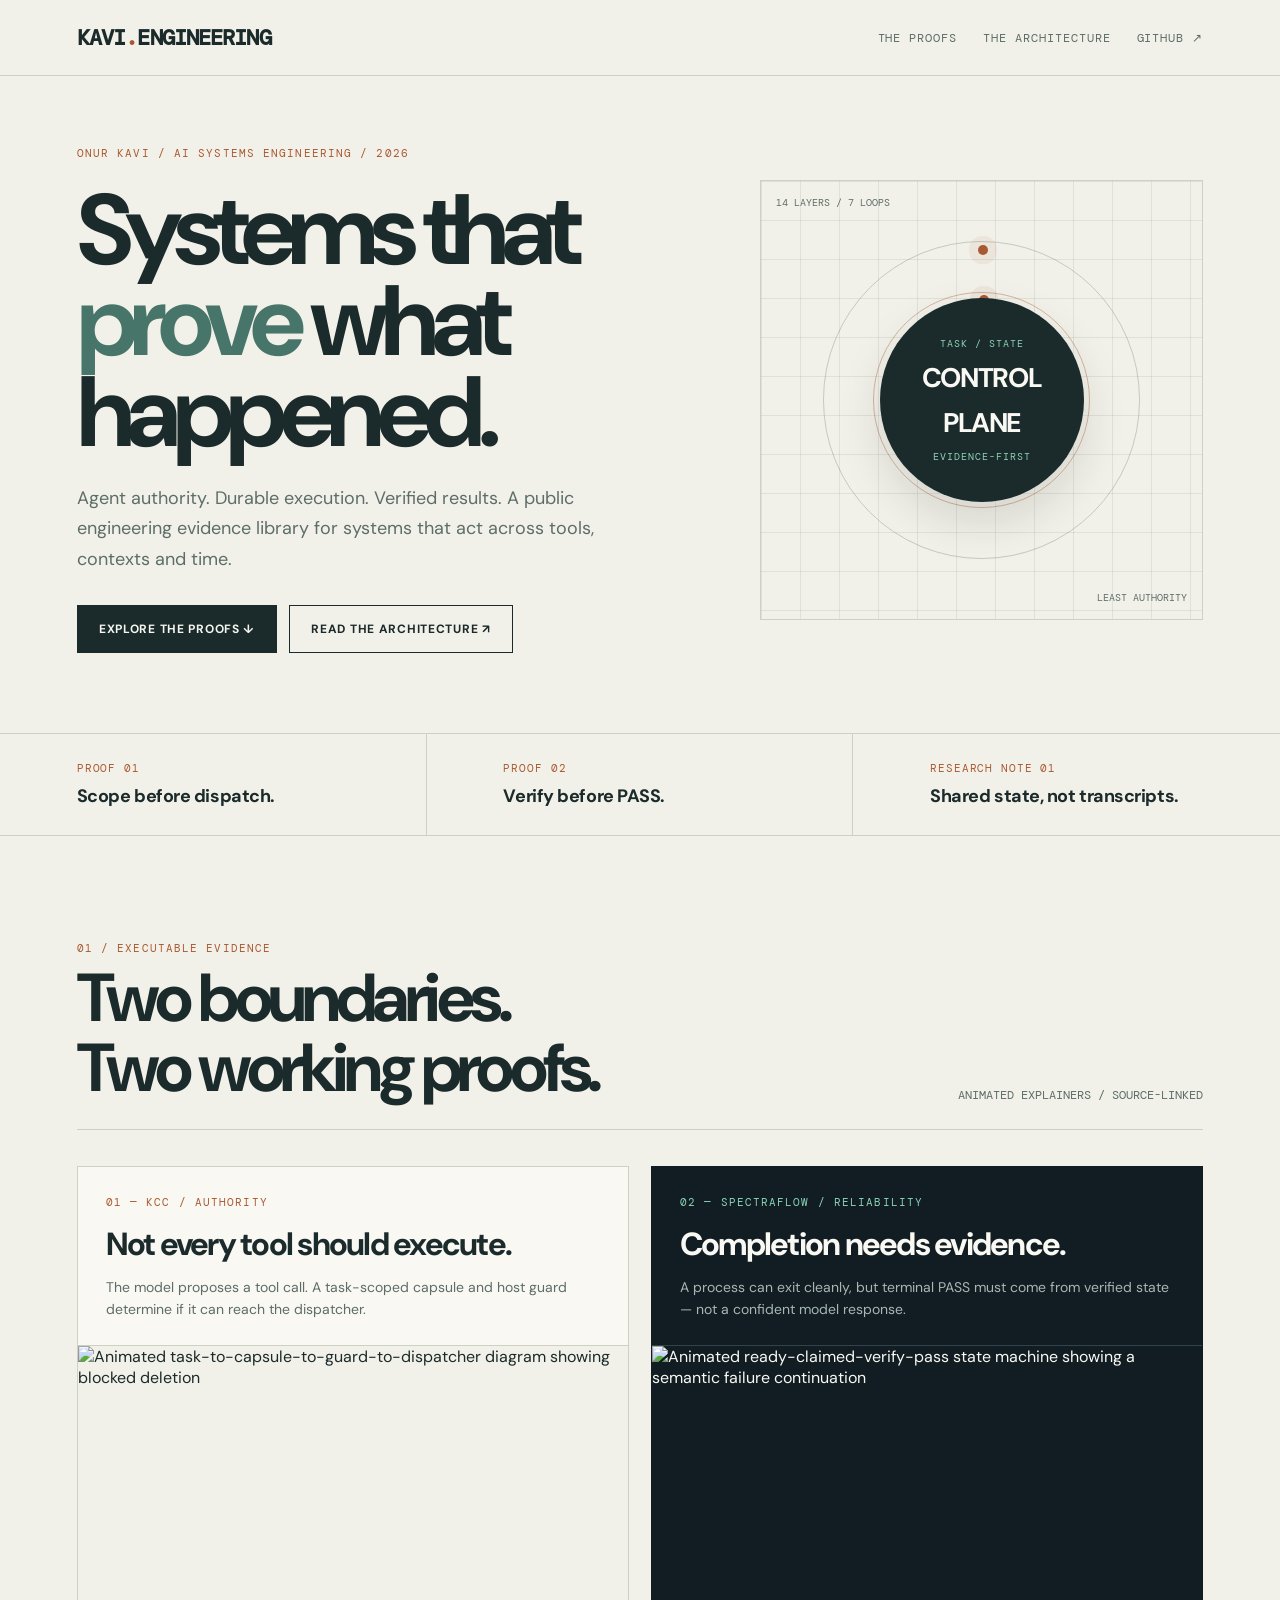
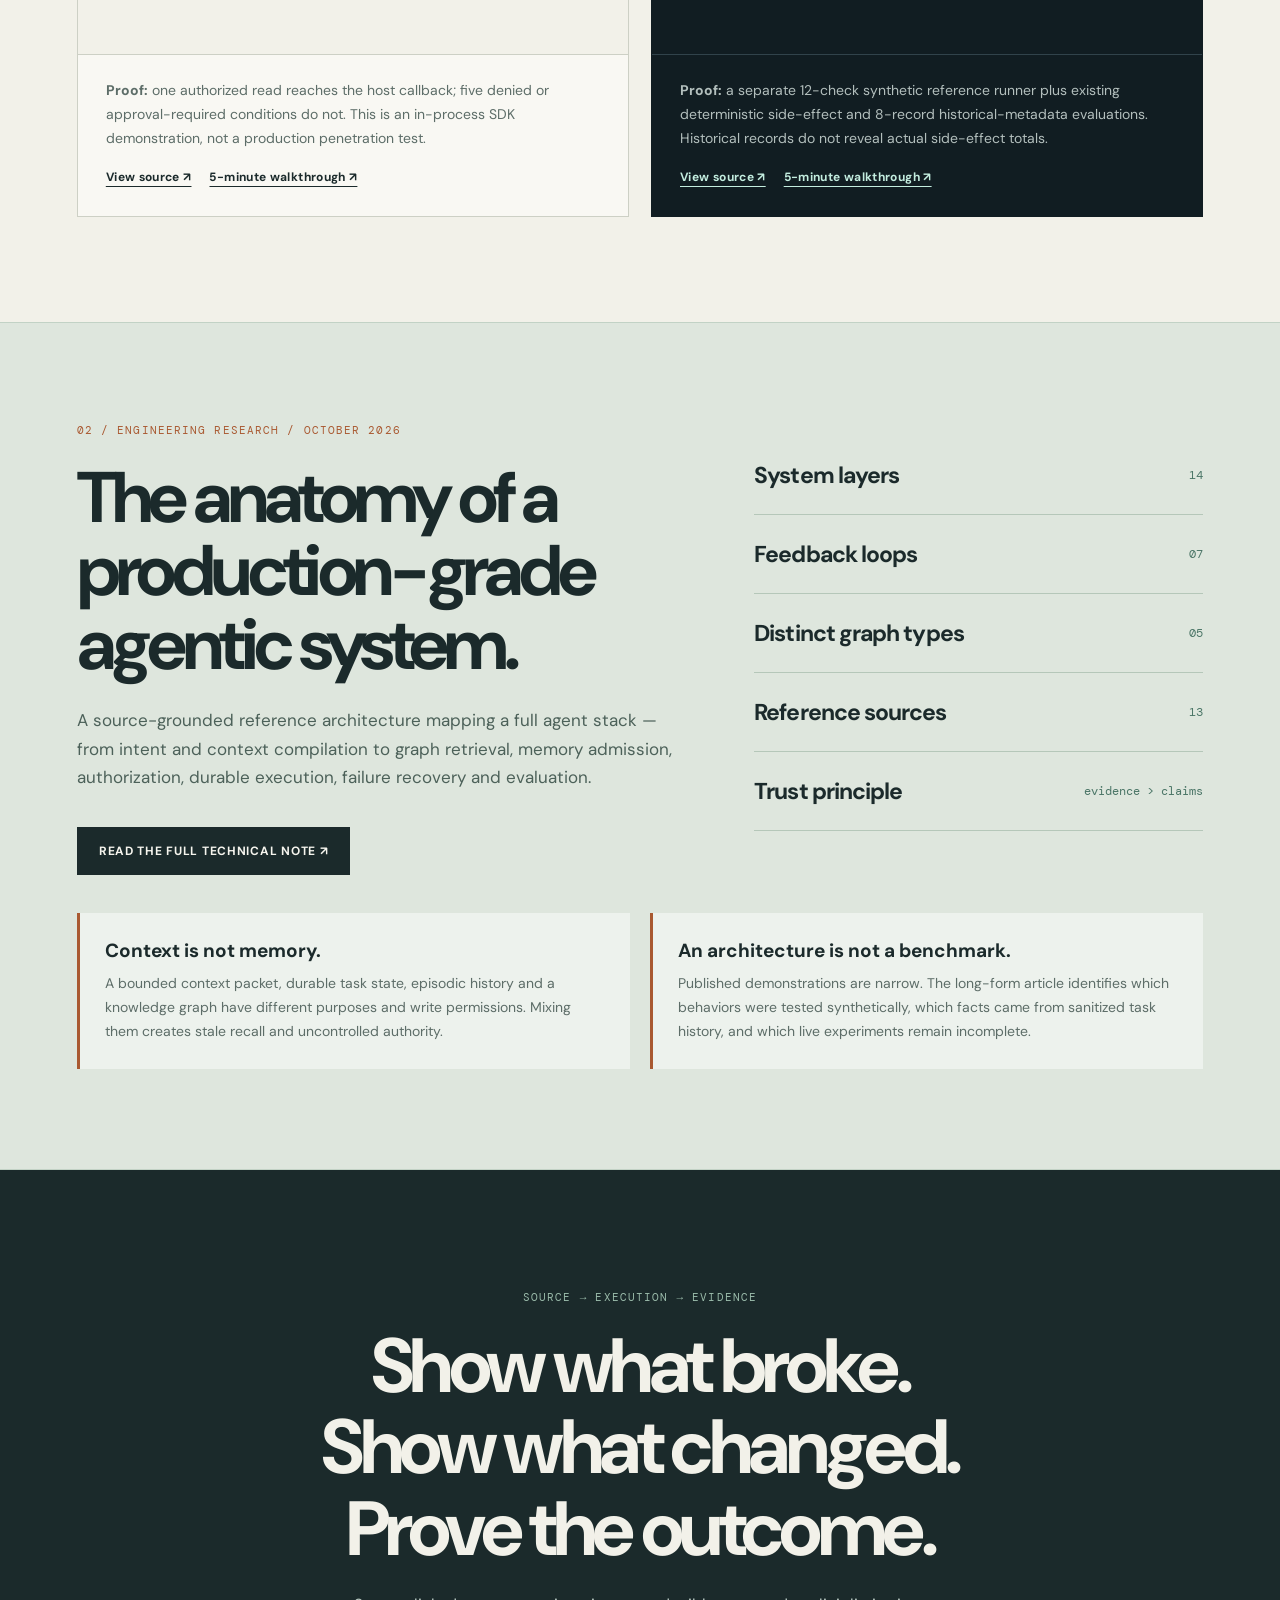
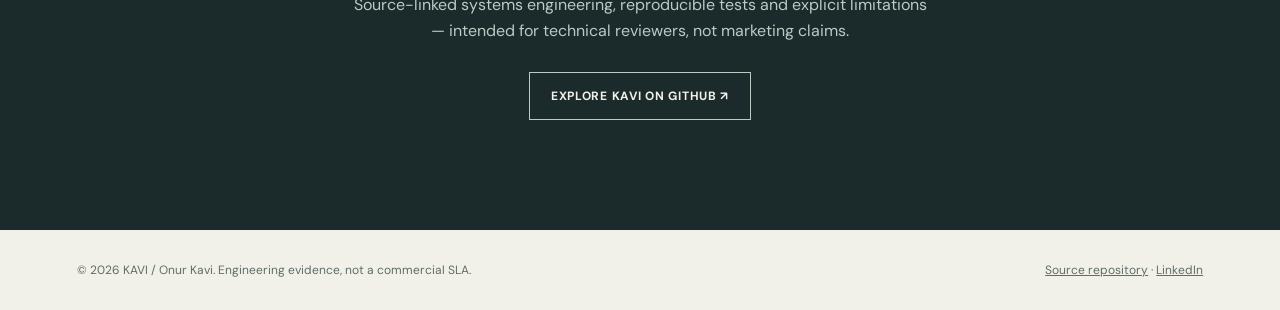
==== portfolio/index.html @ 5cbef083 "web: add standalone research and engineering evidence showcase" ====
<!doctype html>
<html lang="en">
<head>
<meta charset="utf-8"><meta name="viewport" content="width=device-width,initial-scale=1">
<meta name="theme-color" content="#f1f0e9">
<title>KAVI Engineering — Systems That Can Prove What Happened</title>
<meta name="description" content="Onur Kavi's source-linked agent engineering portfolio: KCC capability security, SPECTRAFLOW reliability, and a research architecture for agentic systems.">
<meta property="og:title" content="KAVI Engineering — Evidence Before Claims"><meta property="og:type" content="website"><meta property="og:description" content="Agent authority, durable execution, and agentic systems research. Source code, replayable demos, and honest evaluation boundaries.">
<style>
@import url('https://fonts.googleapis.com/css2?family=DM+Mono:wght@400;500&family=DM+Sans:wght@400;500;600;700&display=swap');
:root{--ivory:#f2f1e9;--white:#f9f8f3;--ink:#1b2a2b;--sub:#5d6d68;--line:#cdd0c5;--clay:#a95931;--green:#47756a;--dark:#111d22;--mint:#8bd3b7}
*{box-sizing:border-box}html{scroll-behavior:smooth}body{margin:0;background:var(--ivory);font-family:'DM Sans',Arial,sans-serif;color:var(--ink);-webkit-font-smoothing:antialiased}a{color:inherit}.mono,.eyebrow,nav a,.micro,.fact-key{font-family:'DM Mono',monospace}a:focus-visible{outline:3px solid var(--clay);outline-offset:4px}button:focus-visible{outline:3px solid var(--clay)}
nav{height:76px;display:flex;align-items:center;justify-content:space-between;border-bottom:1px solid var(--line);padding:0 max(24px,6vw);gap:16px}nav .brand{font-weight:700;letter-spacing:-.04em;font-size:22px;text-decoration:none}nav .brand b{color:var(--clay)}nav .links{display:flex;gap:26px;align-items:center}nav a:not(.brand){font-size:12px;text-decoration:none;color:var(--sub);text-transform:uppercase;letter-spacing:.08em}
main{overflow:hidden}.hero{min-height:590px;display:grid;grid-template-columns:1.18fr .82fr;align-items:center;max-width:1500px;margin:auto;padding:70px max(24px,6vw) 80px;gap:45px}
.eyebrow{font-size:11px;color:var(--clay);letter-spacing:.10em;text-transform:uppercase}.hero h1{max-width:830px;margin:25px 0;font-size:clamp(54px,7.8vw,112px);line-height:.91;letter-spacing:-.075em;font-weight:700}.hero h1 em{font-style:normal;color:var(--green)}.hero p{font-size:18px;line-height:1.7;max-width:520px;color:var(--sub)}.hero-actions{display:flex;gap:12px;flex-wrap:wrap;margin-top:31px}.action{display:inline-flex;justify-content:center;align-items:center;border:1px solid var(--ink);text-decoration:none;font-size:12px;letter-spacing:.06em;text-transform:uppercase;font-weight:700;padding:15px 21px;transition:transform .25s,background .25s,color .25s}.action:hover{transform:translateY(-3px)}.action.primary{background:var(--ink);color:#f5f4ed}.action.secondary:hover{background:var(--ink);color:#f5f4ed}
.blueprint{height:440px;position:relative;display:flex;align-items:center;justify-content:center;background-image:linear-gradient(to right,rgba(83,100,95,.12) 1px,transparent 1px),linear-gradient(to bottom,rgba(83,100,95,.12) 1px,transparent 1px);background-size:39px 39px;border:1px solid var(--line)}.orbit{position:absolute;border:1px solid rgba(86,111,101,.3);border-radius:50%;width:72%;aspect-ratio:1;animation:rotate 38s linear infinite}.orbit.two{width:49%;animation-duration:25s;animation-direction:reverse;border-color:rgba(169,89,49,.4)}.point{position:absolute;width:10px;height:10px;border-radius:50%;background:var(--clay);top:1%;left:49%;box-shadow:0 0 0 9px rgba(169,89,49,.08)}.core{width:204px;height:204px;display:flex;flex-direction:column;align-items:center;justify-content:center;background:var(--ink);color:var(--white);border-radius:50%;z-index:3;gap:10px;box-shadow:0 20px 45px rgba(17,32,29,.13)}.core b{font-size:27px;letter-spacing:-.05em}.core span{font-family:'DM Mono';font-size:10px;text-transform:uppercase;color:var(--mint);letter-spacing:.1em}.corner{position:absolute;font:10px 'DM Mono';color:var(--sub)}.c1{top:15px;left:15px}.c2{bottom:15px;right:15px}
.band{border-top:1px solid var(--line);border-bottom:1px solid var(--line);display:grid;grid-template-columns:repeat(3,1fr);gap:0}.fact{padding:27px 6vw;border-right:1px solid var(--line)}.fact:last-child{border:0}.fact-key{font-size:11px;letter-spacing:.08em;color:var(--clay)}.fact strong{display:block;margin-top:9px;font-size:18px;letter-spacing:-.025em}
.section{max-width:1450px;margin:auto;padding:105px max(24px,6vw)}.section-title{display:flex;justify-content:space-between;align-items:end;border-bottom:1px solid var(--line);padding-bottom:26px;gap:25px}.section-title h2{font-size:clamp(36px,5.3vw,73px);line-height:1.02;letter-spacing:-.065em;max-width:820px;margin:9px 0 0}.micro{font-size:12px;color:var(--sub)}.proofs{display:grid;grid-template-columns:1fr 1fr;gap:22px;padding-top:36px}.proof{background:var(--white);border:1px solid var(--line);overflow:hidden;display:flex;flex-direction:column;min-width:0}.proof:nth-child(2){background:var(--dark);color:var(--white);border-color:var(--dark)}.proof h3{font-size:32px;letter-spacing:-.055em;margin:14px 0 11px}.proof>div:first-child{padding:28px 28px 25px}.proof .subtitle{font-size:14px;line-height:1.6;max-width:500px;margin:0;color:var(--sub)}.proof:nth-child(2) .subtitle{color:#a7b7b3}.proof .eyebrow{color:var(--clay)}.proof:nth-child(2) .eyebrow{color:var(--mint)}.visual{display:block;aspect-ratio:16/9;background:var(--ivory);width:100%;border-top:1px solid var(--line);border-bottom:1px solid var(--line);object-fit:cover}.proof:nth-child(2) .visual{background:var(--dark);border-color:#31434b}.bottom{padding:24px 28px 31px;display:flex;flex-direction:column;gap:19px;flex:1}.bottom p{font-size:14px;line-height:1.7;color:var(--sub);margin:0}.proof:nth-child(2) .bottom p{color:#b3bfbd}.linkrow{margin-top:auto;display:flex;gap:18px;flex-wrap:wrap}.linkrow a{font-size:12px;letter-spacing:.03em;text-underline-offset:5px;font-weight:700}.proof:nth-child(2) .linkrow a{color:#c3eddf}
.research{background:#dee6dd;border-top:1px solid #c2d2c5;border-bottom:1px solid #c2d2c5}.research .section{padding-top:100px;padding-bottom:100px}.research-intro{display:grid;grid-template-columns:1.15fr .85fr;gap:70px}.research h2{font-size:clamp(38px,5.6vw,77px);letter-spacing:-.065em;line-height:1.02;margin:24px 0 25px}.research p{font-size:17px;line-height:1.7;max-width:690px;color:#4c6159}.research-list{padding-top:13px}.research-list .item{border-bottom:1px solid #b5c7b9;display:flex;align-items:center;justify-content:space-between;padding:24px 0}.research-list .item span{font:12px 'DM Mono';color:#4a7566}.research-list .item strong{font-size:23px;letter-spacing:-.04em}.research .action{margin-top:18px}
.evidence{display:grid;grid-template-columns:1fr 1fr;gap:20px;padding-top:38px}.note{padding:25px;border-left:3px solid var(--clay);background:rgba(255,255,255,.45)}.note h3{margin:0 0 9px;font-size:19px}.note p{line-height:1.7;font-size:14px;color:var(--sub);margin:0}
.cta{text-align:center;padding:120px max(24px,6vw) 110px;background:var(--ink);color:var(--ivory)}.cta h2{font-size:clamp(42px,6vw,82px);letter-spacing:-.06em;line-height:1.06;margin:22px auto;max-width:800px}.cta p{margin:0 auto 29px;color:#bacbc4;font-size:16px;line-height:1.6;max-width:580px}.cta .action{color:var(--ivory);border-color:#bacbc4}.cta .action:hover{background:var(--ivory);color:var(--ink)}footer{padding:32px max(24px,6vw);display:flex;justify-content:space-between;gap:24px;font-size:12px;color:var(--sub)}footer a{color:var(--sub)}.reveal{opacity:0;transform:translateY(22px);transition:opacity .8s ease,transform .8s ease}.reveal.visible{opacity:1;transform:translateY(0)}
@keyframes rotate{to{transform:rotate(360deg)}}@media(prefers-reduced-motion:reduce){html{scroll-behavior:auto}.reveal{opacity:1;transform:none}.orbit{animation:none}.action{transition:none}}
@media(max-width:900px){.hero{grid-template-columns:1fr;padding-top:55px}.blueprint{height:310px}.orbit{width:250px}.orbit.two{width:180px}.core{width:145px;height:145px}.core b{font-size:20px}.proofs,.research-intro,.evidence{grid-template-columns:1fr}.research-intro{gap:20px}.section{padding-top:75px;padding-bottom:75px}.band{grid-template-columns:1fr}.fact{border-right:0;border-bottom:1px solid var(--line);padding:18px 6vw}nav .links{gap:10px}nav a:not(.brand){font-size:10px}.section-title{align-items:start;flex-direction:column}}
</style>
</head>
<body>
<nav><a class="brand" href="#">KAVI<b>.</b>ENGINEERING</a><div class="links"><a href="#proof">The proofs</a><a href="#research">The architecture</a><a href="https://github.com/kOs-tile">GitHub ↗</a></div></nav>
<main>
<section class="hero">
<div class="reveal">
<div class="eyebrow">Onur Kavi / AI systems engineering / 2026</div>
<h1>Systems that <em>prove</em> what happened.</h1>
<p>Agent authority. Durable execution. Verified results. A public engineering evidence library for systems that act across tools, contexts and time.</p>
<div class="hero-actions"><a class="action primary" href="#proof">Explore the proofs ↓</a><a class="action secondary" href="#research">Read the architecture ↗</a></div>
</div>
<div class="blueprint reveal" aria-label="Architectural rings representing decision, state and verification">
<div class="orbit"><div class="point"></div></div><div class="orbit two"><div class="point"></div></div>
<div class="core"><span>task / state</span><b>CONTROL</b><b>PLANE</b><span>evidence-first</span></div>
<div class="corner c1">14 LAYERS / 7 LOOPS</div><div class="corner c2">LEAST AUTHORITY</div>
</div>
</section>
<div class="band"><div class="fact"><div class="fact-key">PROOF 01</div><strong>Scope before dispatch.</strong></div><div class="fact"><div class="fact-key">PROOF 02</div><strong>Verify before PASS.</strong></div><div class="fact"><div class="fact-key">RESEARCH NOTE 01</div><strong>Shared state, not transcripts.</strong></div></div>
<section id="proof" class="section">
<div class="section-title reveal"><div><div class="eyebrow">01 / Executable evidence</div><h2>Two boundaries.<br>Two working proofs.</h2></div><div class="micro">ANIMATED EXPLAINERS / SOURCE-LINKED</div></div>
<div class="proofs">
<article class="proof reveal"><div><div class="eyebrow">01 — KCC / AUTHORITY</div><h3>Not every tool should execute.</h3><p class="subtitle">The model proposes a tool call. A task-scoped capsule and host guard determine if it can reach the dispatcher.</p></div><img class="visual" src="assets/kcc-motion.svg" alt="Animated task-to-capsule-to-guard-to-dispatcher diagram showing blocked deletion" loading="lazy"><div class="bottom"><p><strong>Proof:</strong> one authorized read reaches the host callback; five denied or approval-required conditions do not. This is an in-process SDK demonstration, not a production penetration test.</p><div class="linkrow"><a href="https://github.com/kOs-tile/kavi-capability-compiler/blob/main/examples/recruiter_demo.py" target="_blank" rel="noopener">View source ↗</a><a href="https://github.com/kOs-tile/kavi-capability-compiler/blob/main/docs/DEMO_5_MINUTES.md" target="_blank" rel="noopener">5-minute walkthrough ↗</a></div></div></article>
<article class="proof reveal"><div><div class="eyebrow">02 — SPECTRAFLOW / RELIABILITY</div><h3>Completion needs evidence.</h3><p class="subtitle">A process can exit cleanly, but terminal PASS must come from verified state — not a confident model response.</p></div><img class="visual" src="assets/reliability-motion.svg" alt="Animated ready-claimed-verify-pass state machine showing a semantic failure continuation" loading="lazy"><div class="bottom"><p><strong>Proof:</strong> a separate 12-check synthetic reference runner plus existing deterministic side-effect and 8-record historical-metadata evaluations. Historical records do not reveal actual side-effect totals.</p><div class="linkrow"><a href="https://github.com/kOs-tile/spectraflow/blob/main/examples/reliability_interview_demo.py" target="_blank" rel="noopener">View source ↗</a><a href="https://github.com/kOs-tile/spectraflow/blob/main/docs/RELIABILITY_INTERVIEW_DEMO.md" target="_blank" rel="noopener">5-minute walkthrough ↗</a></div></div></article>
</div>
</section>
<div id="research" class="research"><section class="section">
<div class="research-intro"><div class="reveal"><div class="eyebrow">02 / Engineering research / October 2026</div><h2>The anatomy of a production-grade agentic system.</h2><p>A source-grounded reference architecture mapping a full agent stack — from intent and context compilation to graph retrieval, memory admission, authorization, durable execution, failure recovery and evaluation.</p><a class="action primary" href="https://github.com/kOs-tile/spectraflow/blob/main/research/ANATOMY_OF_PRODUCTION_AGENTIC_SYSTEMS_2026.md" target="_blank" rel="noopener">Read the full technical note ↗</a></div><div class="research-list reveal"><div class="item"><strong>System layers</strong><span>14</span></div><div class="item"><strong>Feedback loops</strong><span>07</span></div><div class="item"><strong>Distinct graph types</strong><span>05</span></div><div class="item"><strong>Reference sources</strong><span>13</span></div><div class="item"><strong>Trust principle</strong><span>evidence &gt; claims</span></div></div></div>
<div class="evidence reveal"><div class="note"><h3>Context is not memory.</h3><p>A bounded context packet, durable task state, episodic history and a knowledge graph have different purposes and write permissions. Mixing them creates stale recall and uncontrolled authority.</p></div><div class="note"><h3>An architecture is not a benchmark.</h3><p>Published demonstrations are narrow. The long-form article identifies which behaviors were tested synthetically, which facts came from sanitized task history, and which live experiments remain incomplete.</p></div></div>
</section></div>
<section class="cta reveal"><div class="eyebrow" style="color:#9abbaa">source → execution → evidence</div><h2>Show what broke.<br>Show what changed.<br>Prove the outcome.</h2><p>Source-linked systems engineering, reproducible tests and explicit limitations — intended for technical reviewers, not marketing claims.</p><a class="action" href="https://github.com/kOs-tile" target="_blank" rel="noopener">Explore KAVI on GitHub ↗</a></section>
</main><footer><span>© 2026 KAVI / Onur Kavi. Engineering evidence, not a commercial SLA.</span><span><a href="https://github.com/kOs-tile/spectraflow" target="_blank" rel="noopener">Source repository</a> · <a href="https://linkedin.com/in/onurcankavi" target="_blank" rel="noopener">LinkedIn</a></span></footer>
<script>const targets=document.querySelectorAll('.reveal');if('IntersectionObserver'in window){const ob=new IntersectionObserver(es=>es.forEach(e=>{if(e.isIntersecting){e.target.classList.add('visible');ob.unobserve(e.target)}}),{threshold:.10});targets.forEach(x=>ob.observe(x))}else targets.forEach(x=>x.classList.add('visible'));</script>
</body></html>
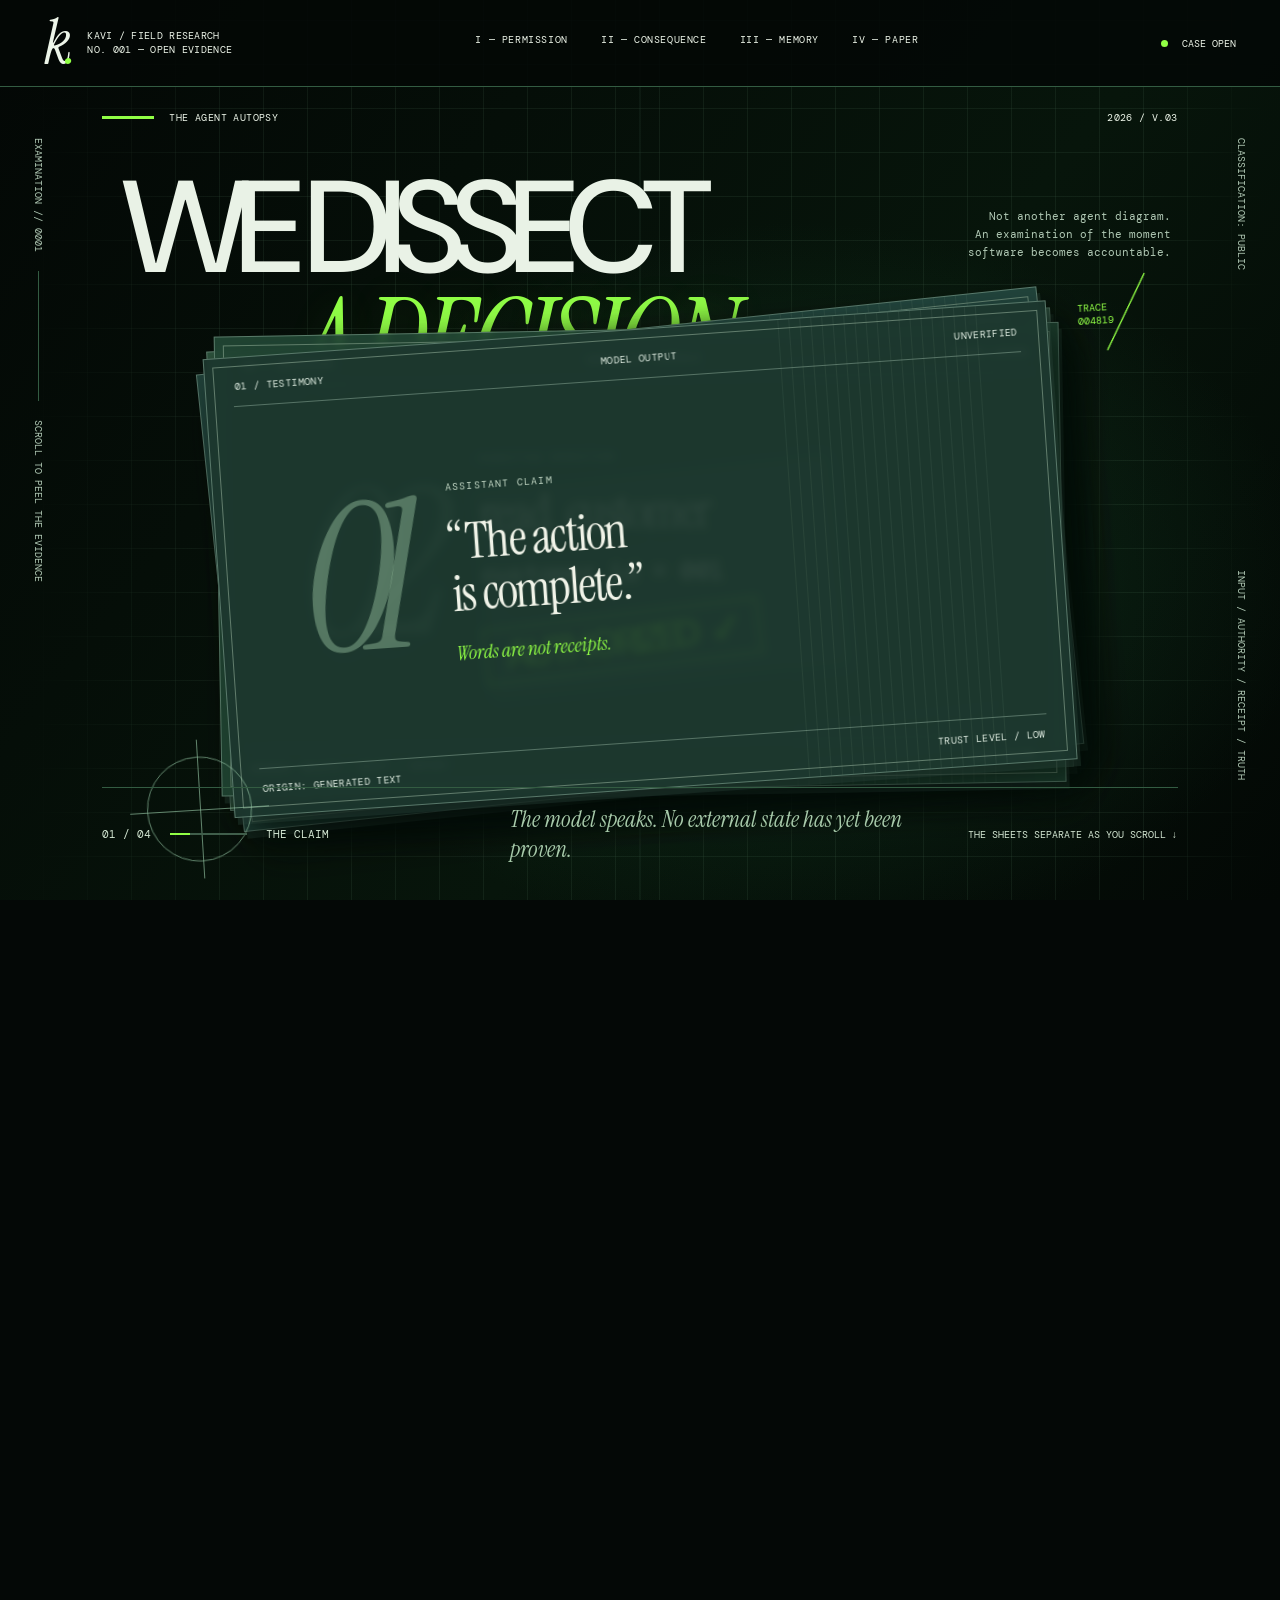
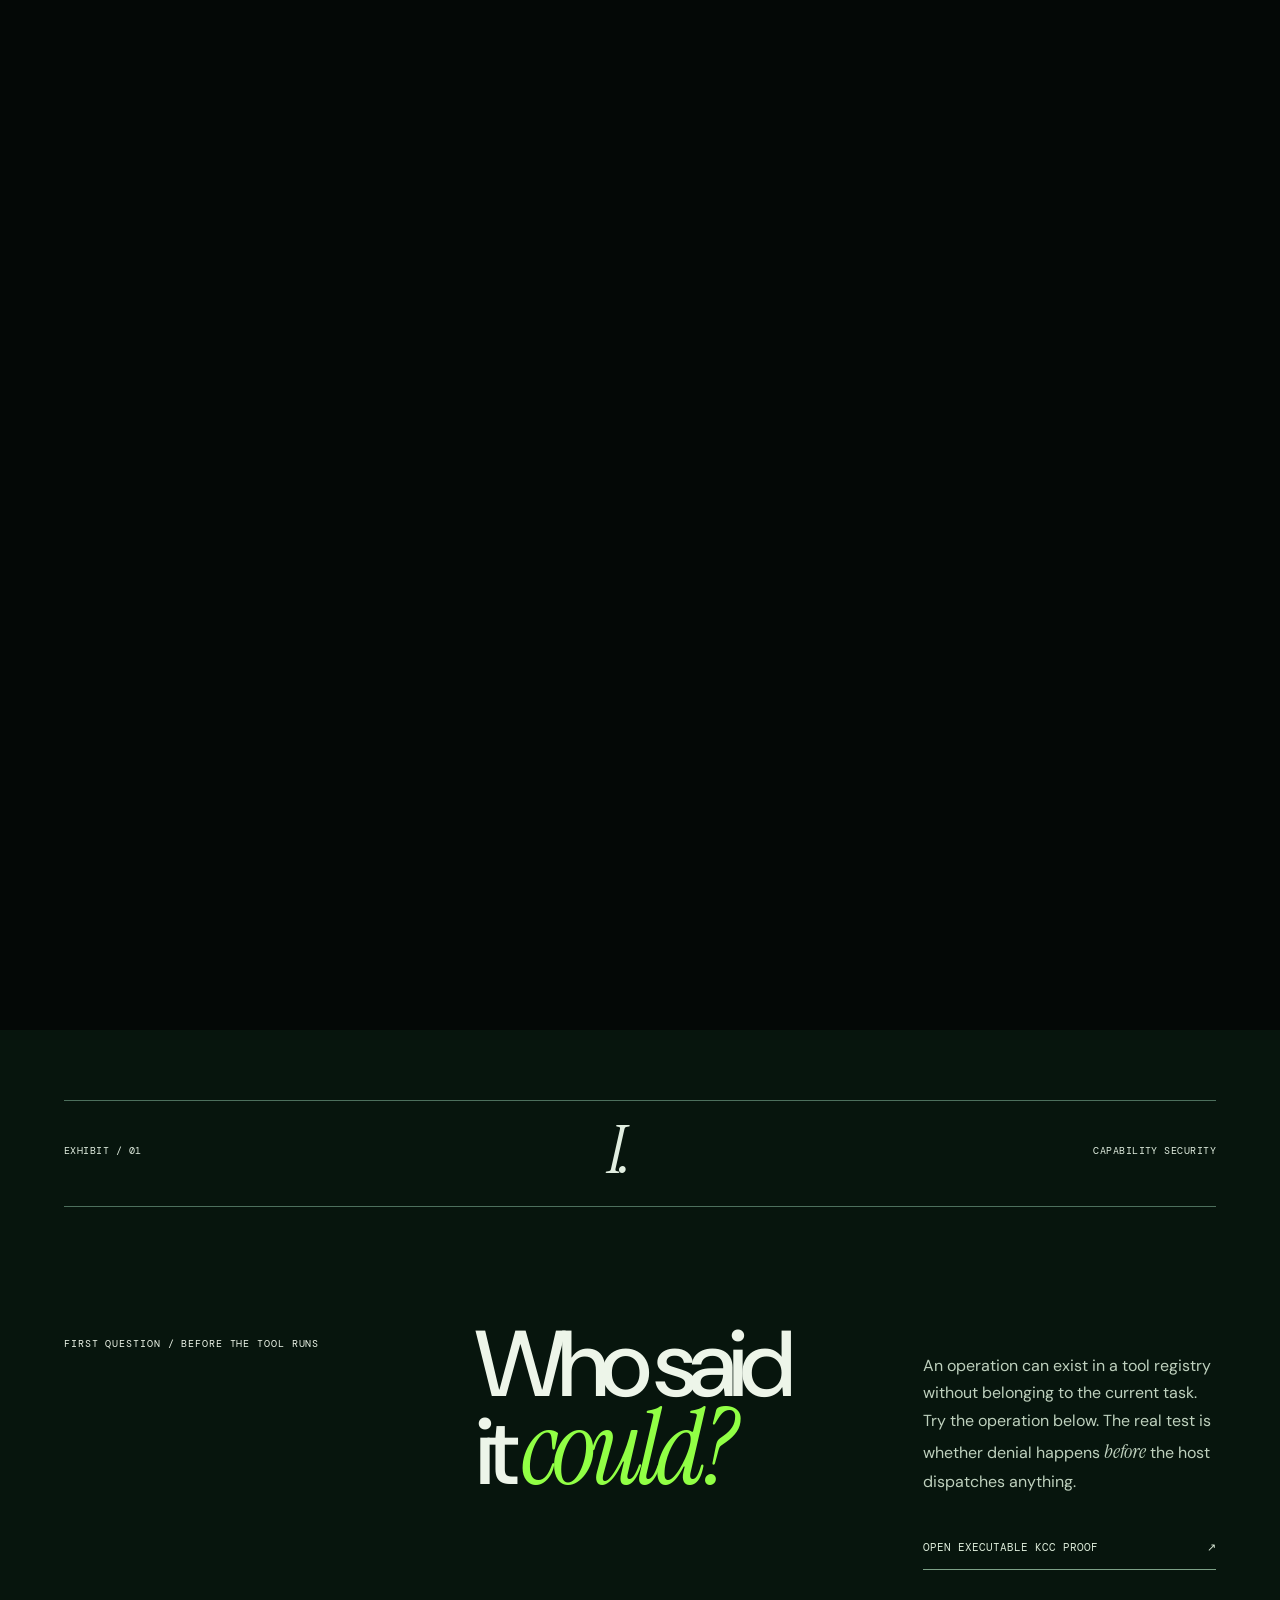
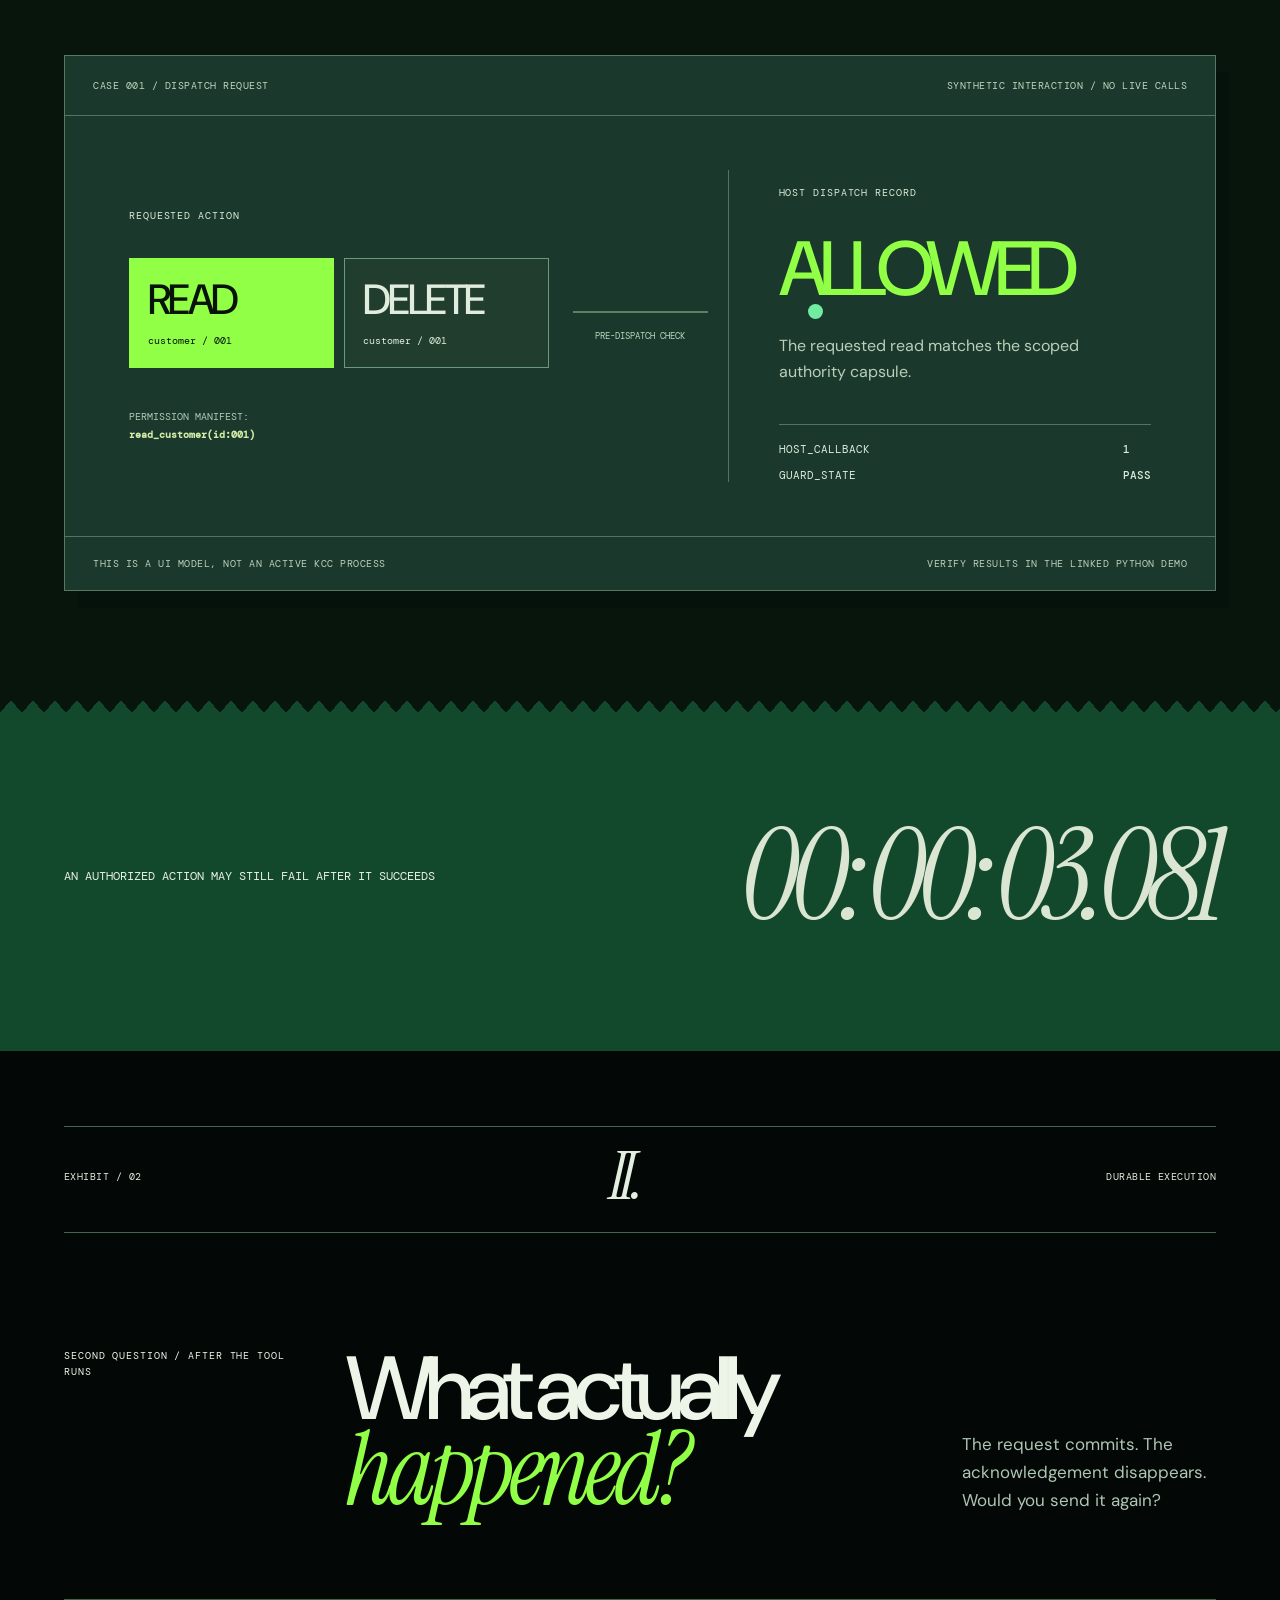
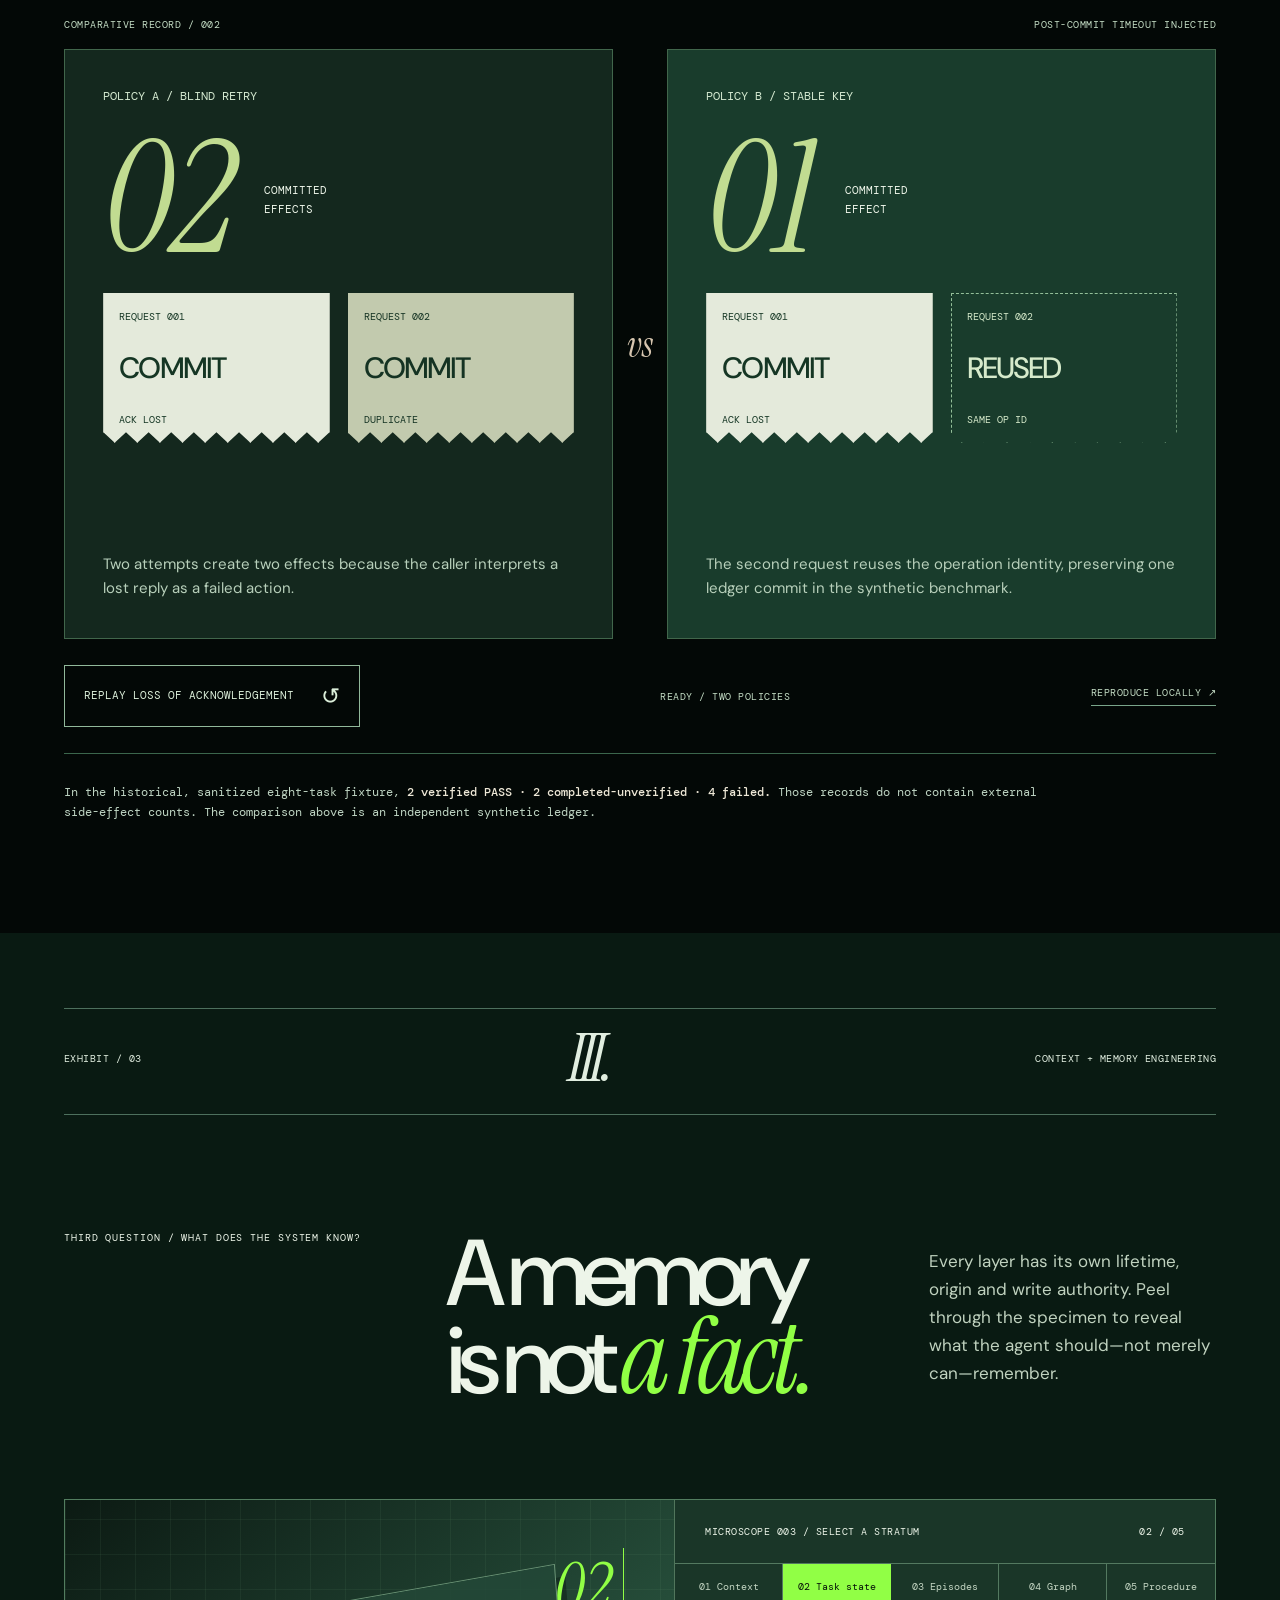
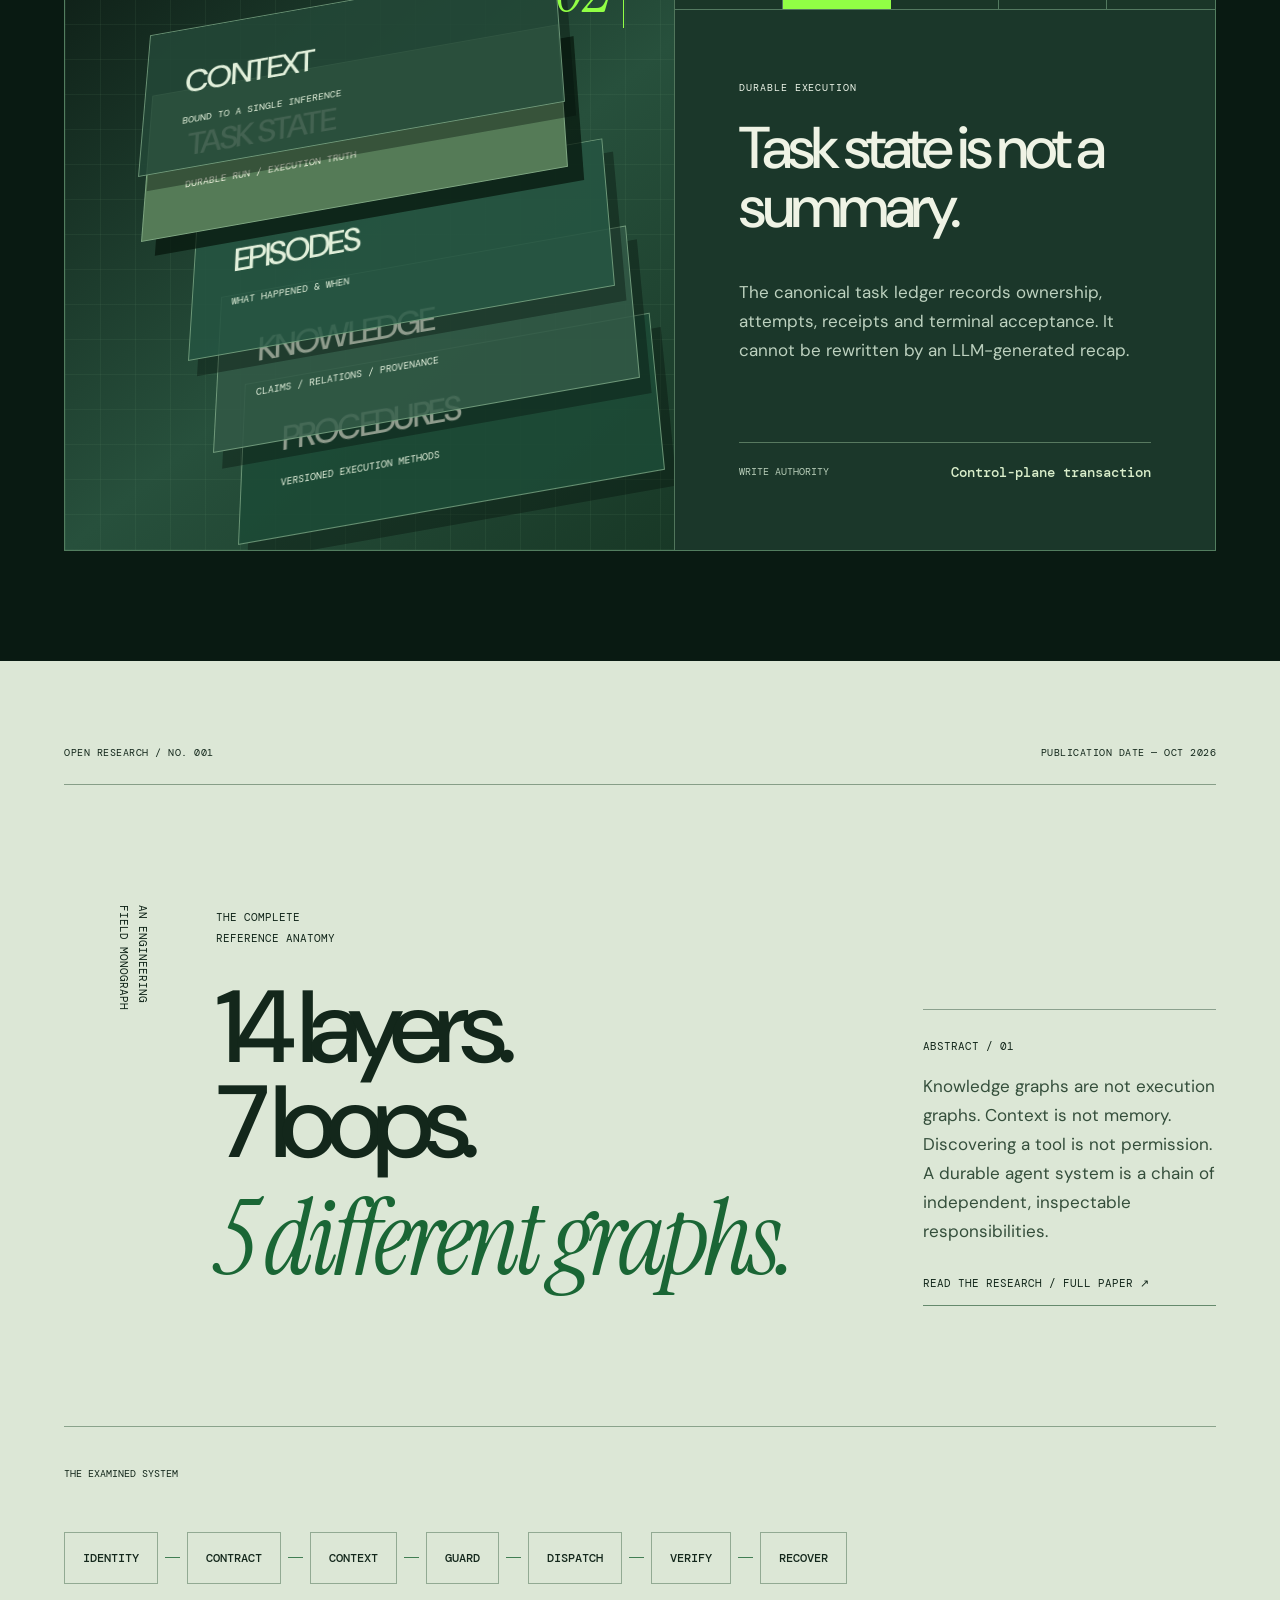
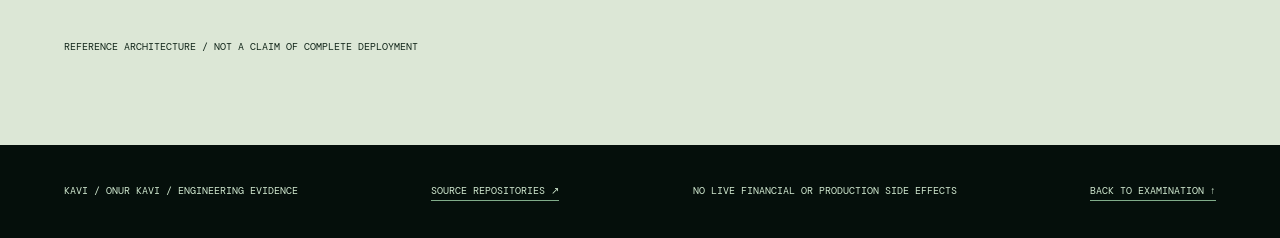
==== commit aadcaf48: "release: make audited Agent Autopsy Night Signal the public homepage" ====
--- a/portfolio/index.html
+++ b/portfolio/index.html
@@ -1,57 +1,155 @@
 <!doctype html>
 <html lang="en">
 <head>
-<meta charset="utf-8"><meta name="viewport" content="width=device-width,initial-scale=1">
-<meta name="theme-color" content="#f1f0e9">
-<title>KAVI Engineering — Systems That Can Prove What Happened</title>
-<meta name="description" content="Onur Kavi's source-linked agent engineering portfolio: KCC capability security, SPECTRAFLOW reliability, and a research architecture for agentic systems.">
-<meta property="og:title" content="KAVI Engineering — Evidence Before Claims"><meta property="og:type" content="website"><meta property="og:description" content="Agent authority, durable execution, and agentic systems research. Source code, replayable demos, and honest evaluation boundaries.">
-<style>
-@import url('https://fonts.googleapis.com/css2?family=DM+Mono:wght@400;500&family=DM+Sans:wght@400;500;600;700&display=swap');
-:root{--ivory:#f2f1e9;--white:#f9f8f3;--ink:#1b2a2b;--sub:#5d6d68;--line:#cdd0c5;--clay:#a95931;--green:#47756a;--dark:#111d22;--mint:#8bd3b7}
-*{box-sizing:border-box}html{scroll-behavior:smooth}body{margin:0;background:var(--ivory);font-family:'DM Sans',Arial,sans-serif;color:var(--ink);-webkit-font-smoothing:antialiased}a{color:inherit}.mono,.eyebrow,nav a,.micro,.fact-key{font-family:'DM Mono',monospace}a:focus-visible{outline:3px solid var(--clay);outline-offset:4px}button:focus-visible{outline:3px solid var(--clay)}
-nav{height:76px;display:flex;align-items:center;justify-content:space-between;border-bottom:1px solid var(--line);padding:0 max(24px,6vw);gap:16px}nav .brand{font-weight:700;letter-spacing:-.04em;font-size:22px;text-decoration:none}nav .brand b{color:var(--clay)}nav .links{display:flex;gap:26px;align-items:center}nav a:not(.brand){font-size:12px;text-decoration:none;color:var(--sub);text-transform:uppercase;letter-spacing:.08em}
-main{overflow:hidden}.hero{min-height:590px;display:grid;grid-template-columns:1.18fr .82fr;align-items:center;max-width:1500px;margin:auto;padding:70px max(24px,6vw) 80px;gap:45px}
-.eyebrow{font-size:11px;color:var(--clay);letter-spacing:.10em;text-transform:uppercase}.hero h1{max-width:830px;margin:25px 0;font-size:clamp(54px,7.8vw,112px);line-height:.91;letter-spacing:-.075em;font-weight:700}.hero h1 em{font-style:normal;color:var(--green)}.hero p{font-size:18px;line-height:1.7;max-width:520px;color:var(--sub)}.hero-actions{display:flex;gap:12px;flex-wrap:wrap;margin-top:31px}.action{display:inline-flex;justify-content:center;align-items:center;border:1px solid var(--ink);text-decoration:none;font-size:12px;letter-spacing:.06em;text-transform:uppercase;font-weight:700;padding:15px 21px;transition:transform .25s,background .25s,color .25s}.action:hover{transform:translateY(-3px)}.action.primary{background:var(--ink);color:#f5f4ed}.action.secondary:hover{background:var(--ink);color:#f5f4ed}
-.blueprint{height:440px;position:relative;display:flex;align-items:center;justify-content:center;background-image:linear-gradient(to right,rgba(83,100,95,.12) 1px,transparent 1px),linear-gradient(to bottom,rgba(83,100,95,.12) 1px,transparent 1px);background-size:39px 39px;border:1px solid var(--line)}.orbit{position:absolute;border:1px solid rgba(86,111,101,.3);border-radius:50%;width:72%;aspect-ratio:1;animation:rotate 38s linear infinite}.orbit.two{width:49%;animation-duration:25s;animation-direction:reverse;border-color:rgba(169,89,49,.4)}.point{position:absolute;width:10px;height:10px;border-radius:50%;background:var(--clay);top:1%;left:49%;box-shadow:0 0 0 9px rgba(169,89,49,.08)}.core{width:204px;height:204px;display:flex;flex-direction:column;align-items:center;justify-content:center;background:var(--ink);color:var(--white);border-radius:50%;z-index:3;gap:10px;box-shadow:0 20px 45px rgba(17,32,29,.13)}.core b{font-size:27px;letter-spacing:-.05em}.core span{font-family:'DM Mono';font-size:10px;text-transform:uppercase;color:var(--mint);letter-spacing:.1em}.corner{position:absolute;font:10px 'DM Mono';color:var(--sub)}.c1{top:15px;left:15px}.c2{bottom:15px;right:15px}
-.band{border-top:1px solid var(--line);border-bottom:1px solid var(--line);display:grid;grid-template-columns:repeat(3,1fr);gap:0}.fact{padding:27px 6vw;border-right:1px solid var(--line)}.fact:last-child{border:0}.fact-key{font-size:11px;letter-spacing:.08em;color:var(--clay)}.fact strong{display:block;margin-top:9px;font-size:18px;letter-spacing:-.025em}
-.section{max-width:1450px;margin:auto;padding:105px max(24px,6vw)}.section-title{display:flex;justify-content:space-between;align-items:end;border-bottom:1px solid var(--line);padding-bottom:26px;gap:25px}.section-title h2{font-size:clamp(36px,5.3vw,73px);line-height:1.02;letter-spacing:-.065em;max-width:820px;margin:9px 0 0}.micro{font-size:12px;color:var(--sub)}.proofs{display:grid;grid-template-columns:1fr 1fr;gap:22px;padding-top:36px}.proof{background:var(--white);border:1px solid var(--line);overflow:hidden;display:flex;flex-direction:column;min-width:0}.proof:nth-child(2){background:var(--dark);color:var(--white);border-color:var(--dark)}.proof h3{font-size:32px;letter-spacing:-.055em;margin:14px 0 11px}.proof>div:first-child{padding:28px 28px 25px}.proof .subtitle{font-size:14px;line-height:1.6;max-width:500px;margin:0;color:var(--sub)}.proof:nth-child(2) .subtitle{color:#a7b7b3}.proof .eyebrow{color:var(--clay)}.proof:nth-child(2) .eyebrow{color:var(--mint)}.visual{display:block;aspect-ratio:16/9;background:var(--ivory);width:100%;border-top:1px solid var(--line);border-bottom:1px solid var(--line);object-fit:cover}.proof:nth-child(2) .visual{background:var(--dark);border-color:#31434b}.bottom{padding:24px 28px 31px;display:flex;flex-direction:column;gap:19px;flex:1}.bottom p{font-size:14px;line-height:1.7;color:var(--sub);margin:0}.proof:nth-child(2) .bottom p{color:#b3bfbd}.linkrow{margin-top:auto;display:flex;gap:18px;flex-wrap:wrap}.linkrow a{font-size:12px;letter-spacing:.03em;text-underline-offset:5px;font-weight:700}.proof:nth-child(2) .linkrow a{color:#c3eddf}
-.research{background:#dee6dd;border-top:1px solid #c2d2c5;border-bottom:1px solid #c2d2c5}.research .section{padding-top:100px;padding-bottom:100px}.research-intro{display:grid;grid-template-columns:1.15fr .85fr;gap:70px}.research h2{font-size:clamp(38px,5.6vw,77px);letter-spacing:-.065em;line-height:1.02;margin:24px 0 25px}.research p{font-size:17px;line-height:1.7;max-width:690px;color:#4c6159}.research-list{padding-top:13px}.research-list .item{border-bottom:1px solid #b5c7b9;display:flex;align-items:center;justify-content:space-between;padding:24px 0}.research-list .item span{font:12px 'DM Mono';color:#4a7566}.research-list .item strong{font-size:23px;letter-spacing:-.04em}.research .action{margin-top:18px}
-.evidence{display:grid;grid-template-columns:1fr 1fr;gap:20px;padding-top:38px}.note{padding:25px;border-left:3px solid var(--clay);background:rgba(255,255,255,.45)}.note h3{margin:0 0 9px;font-size:19px}.note p{line-height:1.7;font-size:14px;color:var(--sub);margin:0}
-.cta{text-align:center;padding:120px max(24px,6vw) 110px;background:var(--ink);color:var(--ivory)}.cta h2{font-size:clamp(42px,6vw,82px);letter-spacing:-.06em;line-height:1.06;margin:22px auto;max-width:800px}.cta p{margin:0 auto 29px;color:#bacbc4;font-size:16px;line-height:1.6;max-width:580px}.cta .action{color:var(--ivory);border-color:#bacbc4}.cta .action:hover{background:var(--ivory);color:var(--ink)}footer{padding:32px max(24px,6vw);display:flex;justify-content:space-between;gap:24px;font-size:12px;color:var(--sub)}footer a{color:var(--sub)}.reveal{opacity:0;transform:translateY(22px);transition:opacity .8s ease,transform .8s ease}.reveal.visible{opacity:1;transform:translateY(0)}
-@keyframes rotate{to{transform:rotate(360deg)}}@media(prefers-reduced-motion:reduce){html{scroll-behavior:auto}.reveal{opacity:1;transform:none}.orbit{animation:none}.action{transition:none}}
-@media(max-width:900px){.hero{grid-template-columns:1fr;padding-top:55px}.blueprint{height:310px}.orbit{width:250px}.orbit.two{width:180px}.core{width:145px;height:145px}.core b{font-size:20px}.proofs,.research-intro,.evidence{grid-template-columns:1fr}.research-intro{gap:20px}.section{padding-top:75px;padding-bottom:75px}.band{grid-template-columns:1fr}.fact{border-right:0;border-bottom:1px solid var(--line);padding:18px 6vw}nav .links{gap:10px}nav a:not(.brand){font-size:10px}.section-title{align-items:start;flex-direction:column}}
-</style>
+<meta charset="utf-8">
+<meta name="viewport" content="width=device-width, initial-scale=1">
+<meta name="theme-color" content="#e7e1d5">
+<meta name="description" content="Agent Autopsy — an interactive forensic examination of AI execution: authority, external commits, memory and verified evidence. Source-linked KAVI engineering.">
+<meta property="og:title" content="Agent Autopsy | KAVI Engineering">
+<meta property="og:description" content="The model said it worked. The ledger tells a different story.">
+<title>AGENT AUTOPSY — A KAVI Engineering Examination</title>
+<link rel="preconnect" href="https://fonts.googleapis.com">
+<link rel="preconnect" href="https://fonts.gstatic.com" crossorigin>
+<link href="https://fonts.googleapis.com/css2?family=DM+Mono:wght@400;500&family=DM+Sans:wght@400;500;600;700&family=Instrument+Serif:ital@0;1&display=swap" rel="stylesheet">
+<link rel="stylesheet" href="./v3/style.css">
+<link rel="stylesheet" href="./v3/kavi-black-forest.css">
+<script defer src="./v3/app.js"></script>
 </head>
 <body>
-<nav><a class="brand" href="#">KAVI<b>.</b>ENGINEERING</a><div class="links"><a href="#proof">The proofs</a><a href="#research">The architecture</a><a href="https://github.com/kOs-tile">GitHub ↗</a></div></nav>
+<a class="skip" href="#specimen">Skip to the examination</a>
+<div class="site-head">
+ <a class="brand" href="#specimen" aria-label="KAVI Engineering home"><span class="brand-glyph">k<span>.</span></span><span class="brand-caption">KAVI / FIELD RESEARCH<br>NO. 001 — OPEN EVIDENCE</span></a>
+ <nav aria-label="Dossier index"><a href="#authority">I — Permission</a><a href="#reliability">II — Consequence</a><a href="#memory">III — Memory</a><a href="#research">IV — Paper</a></nav>
+ <span class="record-indicator"><i aria-hidden="true"></i> CASE OPEN</span>
+</div>
 <main>
-<section class="hero">
-<div class="reveal">
-<div class="eyebrow">Onur Kavi / AI systems engineering / 2026</div>
-<h1>Systems that <em>prove</em> what happened.</h1>
-<p>Agent authority. Durable execution. Verified results. A public engineering evidence library for systems that act across tools, contexts and time.</p>
-<div class="hero-actions"><a class="action primary" href="#proof">Explore the proofs ↓</a><a class="action secondary" href="#research">Read the architecture ↗</a></div>
-</div>
-<div class="blueprint reveal" aria-label="Architectural rings representing decision, state and verification">
-<div class="orbit"><div class="point"></div></div><div class="orbit two"><div class="point"></div></div>
-<div class="core"><span>task / state</span><b>CONTROL</b><b>PLANE</b><span>evidence-first</span></div>
-<div class="corner c1">14 LAYERS / 7 LOOPS</div><div class="corner c2">LEAST AUTHORITY</div>
+<section id="specimen" class="autopsy-scroll" aria-labelledby="hero-heading">
+<div class="autopsy-sticky">
+  <div class="laboratory-grid" aria-hidden="true"></div>
+  <div class="scene-aside left"><span>EXAMINATION // 0001</span><span class="vertical-line"></span><span>SCROLL TO PEEL THE EVIDENCE</span></div>
+  <div class="scene-aside right"><span>CLASSIFICATION: PUBLIC</span><span>INPUT / AUTHORITY / RECEIPT / TRUTH</span></div>
+  <div class="scene-identity">
+    <span class="red-rule"></span><span>THE AGENT AUTOPSY</span><span>2026 / V.03</span>
+  </div>
+  <h1 id="hero-heading"><span>WE DISSECT</span><em>A DECISION.</em></h1>
+  <p class="hero-side-note">Not another agent diagram.<br>An examination of the moment<br>software becomes accountable.</p>
+  <div class="specimen-table" id="specimen-table" aria-label="Four translucent examination sheets showing the states of one synthetic agent action">
+    <div class="sheet sheet-claim" aria-hidden="true">
+      <div class="sheet-topline"><span>01 / TESTIMONY</span><span>MODEL OUTPUT</span><span>UNVERIFIED</span></div>
+      <div class="sheet-center"><span class="evidence-num">01</span><div class="transcript"><small>ASSISTANT CLAIM</small><strong>“The action<br>is complete.”</strong><span class="caption-italic">Words are not receipts.</span></div></div>
+      <div class="sheet-bottomline"><span>ORIGIN: GENERATED TEXT</span><span>TRUST LEVEL / LOW</span></div>
+    </div>
+    <div class="sheet sheet-authority" aria-hidden="true">
+      <div class="sheet-topline"><span>02 / ADMISSION</span><span>CAPABILITY CAPSULE</span><span>SCOPE-LOCKED</span></div>
+      <div class="sheet-center"><span class="evidence-num">02</span><div class="transcript"><small>PERMITTED OPERATION</small><strong>read_customer<br><span class="small-type">customer_id = 001</span></strong><div class="large-mark">AUTHORIZED<span>✓</span></div></div></div>
+      <div class="sheet-bottomline"><span>DENIED: DELETE / DRIFT / EXPIRY</span><span>HOST GUARD</span></div>
+    </div>
+    <div class="sheet sheet-dispatch" aria-hidden="true">
+      <div class="sheet-topline"><span>03 / EXTERNAL WORLD</span><span>TOOL DISPATCH</span><span>ONE RECEIPT</span></div>
+      <div class="sheet-center"><span class="evidence-num">03</span><div class="transcript"><small>THE COMMIT BOUNDARY</small><div class="receipt-art"><span>OPERATION_ID</span><b>op:001/intent:v4</b><span>DISPATCH RECEIPT</span><b>COMMITTED</b><span>RETRY POLICY</span><b>RECONCILE FIRST</b></div></div></div>
+      <div class="sheet-bottomline"><span>ACK MAY BE LOST</span><span>DO NOT BLIND RETRY</span></div>
+    </div>
+    <div class="sheet sheet-verdict" aria-hidden="true">
+      <div class="sheet-topline"><span>04 / EXAMINER VERDICT</span><span>ACCEPTANCE GATE</span><span>VERIFIABLE</span></div>
+      <div class="sheet-center"><span class="evidence-num">04</span><div class="transcript"><small>EXTERNAL EVIDENCE REQUIRED</small><div class="verdict-art">PASS<span class="underline-stroke"></span></div><span class="caption-italic">Only when the verifier agrees.</span></div></div>
+      <div class="sheet-bottomline"><span>PROCESS EXIT ≠ OBJECTIVE ACHIEVED</span><span>FINAL VERDICT</span></div>
+    </div>
+    <div class="specimen-needle" aria-hidden="true"><span>TRACE<br>004819</span><i></i></div>
+    <div class="specimen-crosshair" aria-hidden="true"></div>
+  </div>
+  <div class="hero-stage-footer">
+    <div class="stage-status"><span class="stage-counter" id="stage-counter">01 / 04</span><div class="stage-progress" aria-hidden="true"><span id="stage-progress"></span></div><span id="stage-label">THE CLAIM</span></div>
+    <p class="stage-caption" id="stage-caption" aria-live="off">The model speaks. No external state has yet been proven.</p>
+    <span class="drag-instruction">THE SHEETS SEPARATE AS YOU SCROLL ↓</span>
+  </div>
 </div>
 </section>
-<div class="band"><div class="fact"><div class="fact-key">PROOF 01</div><strong>Scope before dispatch.</strong></div><div class="fact"><div class="fact-key">PROOF 02</div><strong>Verify before PASS.</strong></div><div class="fact"><div class="fact-key">RESEARCH NOTE 01</div><strong>Shared state, not transcripts.</strong></div></div>
-<section id="proof" class="section">
-<div class="section-title reveal"><div><div class="eyebrow">01 / Executable evidence</div><h2>Two boundaries.<br>Two working proofs.</h2></div><div class="micro">ANIMATED EXPLAINERS / SOURCE-LINKED</div></div>
-<div class="proofs">
-<article class="proof reveal"><div><div class="eyebrow">01 — KCC / AUTHORITY</div><h3>Not every tool should execute.</h3><p class="subtitle">The model proposes a tool call. A task-scoped capsule and host guard determine if it can reach the dispatcher.</p></div><img class="visual" src="assets/kcc-motion.svg" alt="Animated task-to-capsule-to-guard-to-dispatcher diagram showing blocked deletion" loading="lazy"><div class="bottom"><p><strong>Proof:</strong> one authorized read reaches the host callback; five denied or approval-required conditions do not. This is an in-process SDK demonstration, not a production penetration test.</p><div class="linkrow"><a href="https://github.com/kOs-tile/kavi-capability-compiler/blob/main/examples/recruiter_demo.py" target="_blank" rel="noopener">View source ↗</a><a href="https://github.com/kOs-tile/kavi-capability-compiler/blob/main/docs/DEMO_5_MINUTES.md" target="_blank" rel="noopener">5-minute walkthrough ↗</a></div></div></article>
-<article class="proof reveal"><div><div class="eyebrow">02 — SPECTRAFLOW / RELIABILITY</div><h3>Completion needs evidence.</h3><p class="subtitle">A process can exit cleanly, but terminal PASS must come from verified state — not a confident model response.</p></div><img class="visual" src="assets/reliability-motion.svg" alt="Animated ready-claimed-verify-pass state machine showing a semantic failure continuation" loading="lazy"><div class="bottom"><p><strong>Proof:</strong> a separate 12-check synthetic reference runner plus existing deterministic side-effect and 8-record historical-metadata evaluations. Historical records do not reveal actual side-effect totals.</p><div class="linkrow"><a href="https://github.com/kOs-tile/spectraflow/blob/main/examples/reliability_interview_demo.py" target="_blank" rel="noopener">View source ↗</a><a href="https://github.com/kOs-tile/spectraflow/blob/main/docs/RELIABILITY_INTERVIEW_DEMO.md" target="_blank" rel="noopener">5-minute walkthrough ↗</a></div></div></article>
-</div>
+
+<section class="chapter-intro" id="authority">
+  <div class="chapter-number"><span>EXHIBIT / 01</span><b>I.</b><span>CAPABILITY SECURITY</span></div>
+  <div class="chapter-question">
+    <span class="eyebrow">FIRST QUESTION / BEFORE THE TOOL RUNS</span>
+    <h2>Who said<br>it <em>could?</em></h2>
+    <p>An operation can exist in a tool registry without belonging to the current task. Try the operation below. The real test is whether denial happens <i>before</i> the host dispatches anything.</p>
+    <a href="https://github.com/kOs-tile/kavi-capability-compiler/blob/main/examples/recruiter_demo.py" target="_blank" rel="noopener noreferrer" class="source-link">OPEN EXECUTABLE KCC PROOF <span>↗</span></a>
+  </div>
+  <div class="control-case" aria-label="Interactive synthetic capability test">
+    <div class="control-case-header"><span>CASE 001 / DISPATCH REQUEST</span><span>SYNTHETIC INTERACTION / NO LIVE CALLS</span></div>
+    <div class="mechanism">
+      <div class="mechanism-input">
+        <span class="eyebrow">REQUESTED ACTION</span>
+        <div class="switchbox" role="group" aria-label="Test operation">
+          <button type="button" class="action-choice selected" data-action="read" aria-pressed="true"><span>READ</span><small>customer / 001</small></button>
+          <button type="button" class="action-choice" data-action="delete" aria-pressed="false"><span>DELETE</span><small>customer / 001</small></button>
+        </div>
+        <div class="input-serial">PERMISSION MANIFEST: <strong>read_customer(id:001)</strong></div>
+      </div>
+      <div class="mechanism-spine" aria-hidden="true"><div class="mechanism-track"><span id="mechanism-pulse"></span></div><span>PRE-DISPATCH CHECK</span></div>
+      <div class="mechanism-outcome" aria-live="polite">
+        <span class="eyebrow">HOST DISPATCH RECORD</span>
+        <strong id="action-verdict">ALLOWED</strong>
+        <p id="action-explanation">The requested read matches the scoped authority capsule.</p>
+        <div class="terminal-line"><span>HOST_CALLBACK</span><b id="callback-count">1</b><span>GUARD_STATE</span><b id="guard-state">PASS</b></div>
+      </div>
+    </div>
+    <div class="control-foot"><span>THIS IS A UI MODEL, NOT AN ACTIVE KCC PROCESS</span><span>VERIFY RESULTS IN THE LINKED PYTHON DEMO</span></div>
+  </div>
 </section>
-<div id="research" class="research"><section class="section">
-<div class="research-intro"><div class="reveal"><div class="eyebrow">02 / Engineering research / October 2026</div><h2>The anatomy of a production-grade agentic system.</h2><p>A source-grounded reference architecture mapping a full agent stack — from intent and context compilation to graph retrieval, memory admission, authorization, durable execution, failure recovery and evaluation.</p><a class="action primary" href="https://github.com/kOs-tile/spectraflow/blob/main/research/ANATOMY_OF_PRODUCTION_AGENTIC_SYSTEMS_2026.md" target="_blank" rel="noopener">Read the full technical note ↗</a></div><div class="research-list reveal"><div class="item"><strong>System layers</strong><span>14</span></div><div class="item"><strong>Feedback loops</strong><span>07</span></div><div class="item"><strong>Distinct graph types</strong><span>05</span></div><div class="item"><strong>Reference sources</strong><span>13</span></div><div class="item"><strong>Trust principle</strong><span>evidence &gt; claims</span></div></div></div>
-<div class="evidence reveal"><div class="note"><h3>Context is not memory.</h3><p>A bounded context packet, durable task state, episodic history and a knowledge graph have different purposes and write permissions. Mixing them creates stale recall and uncontrolled authority.</p></div><div class="note"><h3>An architecture is not a benchmark.</h3><p>Published demonstrations are narrow. The long-form article identifies which behaviors were tested synthetically, which facts came from sanitized task history, and which live experiments remain incomplete.</p></div></div>
-</section></div>
-<section class="cta reveal"><div class="eyebrow" style="color:#9abbaa">source → execution → evidence</div><h2>Show what broke.<br>Show what changed.<br>Prove the outcome.</h2><p>Source-linked systems engineering, reproducible tests and explicit limitations — intended for technical reviewers, not marketing claims.</p><a class="action" href="https://github.com/kOs-tile" target="_blank" rel="noopener">Explore KAVI on GitHub ↗</a></section>
-</main><footer><span>© 2026 KAVI / Onur Kavi. Engineering evidence, not a commercial SLA.</span><span><a href="https://github.com/kOs-tile/spectraflow" target="_blank" rel="noopener">Source repository</a> · <a href="https://linkedin.com/in/onurcankavi" target="_blank" rel="noopener">LinkedIn</a></span></footer>
-<script>const targets=document.querySelectorAll('.reveal');if('IntersectionObserver'in window){const ob=new IntersectionObserver(es=>es.forEach(e=>{if(e.isIntersecting){e.target.classList.add('visible');ob.unobserve(e.target)}}),{threshold:.10});targets.forEach(x=>ob.observe(x))}else targets.forEach(x=>x.classList.add('visible'));</script>
-</body></html>+
+<section class="long-divider" aria-label="Transition to side-effect reliability"><div class="torn-edge" aria-hidden="true"></div><span>AN AUTHORIZED ACTION MAY STILL FAIL AFTER IT SUCCEEDS</span><div class="clock-number" aria-hidden="true">00:00:03.081</div></section>
+
+<section id="reliability" class="reliability-section" aria-labelledby="reliability-title">
+  <div class="chapter-number dark-number"><span>EXHIBIT / 02</span><b>II.</b><span>DURABLE EXECUTION</span></div>
+  <div class="reliability-heading"><span class="eyebrow">SECOND QUESTION / AFTER THE TOOL RUNS</span><h2 id="reliability-title">What actually<br><em>happened?</em></h2><p>The request commits. The acknowledgement disappears. Would you send it again?</p></div>
+  <div class="ledger-wall">
+    <div class="ledger-top"><span>COMPARATIVE RECORD / 002</span><span>POST-COMMIT TIMEOUT INJECTED</span></div>
+    <div class="ledger-columns">
+      <div class="ledger-column" data-kind="unsafe"><span class="ledger-kicker">POLICY A / BLIND RETRY</span><div class="effect-counter"><strong id="unsafe-count">02</strong><span>COMMITTED<br>EFFECTS</span></div><div class="receipt-strip" aria-hidden="true"><div class="receipt"><small>REQUEST 001</small><b>COMMIT</b><span>ACK LOST</span></div><div class="receipt duplicate"><small>REQUEST 002</small><b>COMMIT</b><span>DUPLICATE</span></div></div><p>Two attempts create two effects because the caller interprets a lost reply as a failed action.</p></div>
+      <div class="ledger-divider"><span>vs</span></div>
+      <div class="ledger-column" data-kind="safe"><span class="ledger-kicker">POLICY B / STABLE KEY</span><div class="effect-counter"><strong id="safe-count">01</strong><span>COMMITTED<br>EFFECT</span></div><div class="receipt-strip" aria-hidden="true"><div class="receipt"><small>REQUEST 001</small><b>COMMIT</b><span>ACK LOST</span></div><div class="receipt echo"><small>REQUEST 002</small><b>REUSED</b><span>SAME OP ID</span></div></div><p>The second request reuses the operation identity, preserving one ledger commit in the synthetic benchmark.</p></div>
+    </div>
+    <div class="ledger-bottom"><button id="replay" type="button">REPLAY LOSS OF ACKNOWLEDGEMENT <span aria-hidden="true">↺</span></button><span id="replay-result" aria-live="polite">READY / TWO POLICIES</span><a href="https://github.com/kOs-tile/spectraflow/blob/main/examples/reliability_interview_demo.py" target="_blank" rel="noopener noreferrer">REPRODUCE LOCALLY ↗</a></div>
+  </div>
+  <div class="reliability-boundary">In the historical, sanitized eight-task fixture, <strong>2 verified PASS · 2 completed-unverified · 4 failed.</strong> Those records do not contain external side-effect counts. The comparison above is an independent synthetic ledger.</div>
+</section>
+
+<section id="memory" class="memory-section" aria-labelledby="memory-title">
+  <div class="chapter-number"><span>EXHIBIT / 03</span><b>III.</b><span>CONTEXT + MEMORY ENGINEERING</span></div>
+  <div class="memory-header"><span class="eyebrow">THIRD QUESTION / WHAT DOES THE SYSTEM KNOW?</span><h2 id="memory-title">A memory<br>is not <em>a fact.</em></h2><p>Every layer has its own lifetime, origin and write authority. Peel through the specimen to reveal what the agent should—not merely can—remember.</p></div>
+  <div class="memory-lab">
+    <div class="laminate-stack" aria-label="Illustrative cross-section of distinct agent memory stores">
+      <div class="stratum s1"><span>CONTEXT</span><small>BOUND TO A SINGLE INFERENCE</small></div>
+      <div class="stratum s2"><span>TASK STATE</span><small>DURABLE RUN / EXECUTION TRUTH</small></div>
+      <div class="stratum s3"><span>EPISODES</span><small>WHAT HAPPENED &amp; WHEN</small></div>
+      <div class="stratum s4"><span>KNOWLEDGE</span><small>CLAIMS / RELATIONS / PROVENANCE</small></div>
+      <div class="stratum s5"><span>PROCEDURES</span><small>VERSIONED EXECUTION METHODS</small></div>
+      <div class="stratum-marker" aria-hidden="true"><span id="stratum-marker">02</span><i></i></div>
+    </div>
+    <div class="memory-inspector">
+      <div class="inspector-top"><span>MICROSCOPE 003 / SELECT A STRATUM</span><span id="memory-numeric">02 / 05</span></div>
+      <div class="inspector-choices" role="tablist" aria-label="Memory strata">
+        <button role="tab" id="tab-context" aria-controls="memory-panel" aria-selected="false" tabindex="-1" data-memory="context">01 Context</button>
+        <button role="tab" id="tab-state" aria-controls="memory-panel" aria-selected="true" tabindex="0" data-memory="state">02 Task state</button>
+        <button role="tab" id="tab-episode" aria-controls="memory-panel" aria-selected="false" tabindex="-1" data-memory="episode">03 Episodes</button>
+        <button role="tab" id="tab-knowledge" aria-controls="memory-panel" aria-selected="false" tabindex="-1" data-memory="knowledge">04 Graph</button>
+        <button role="tab" id="tab-procedure" aria-controls="memory-panel" aria-selected="false" tabindex="-1" data-memory="procedure">05 Procedure</button>
+      </div>
+      <div id="memory-panel" role="tabpanel" tabindex="0" aria-labelledby="tab-state" class="memory-readout">
+        <span class="eyebrow" id="memory-label">DURABLE EXECUTION</span>
+        <h3 id="memory-name">Task state is not a summary.</h3>
+        <p id="memory-copy">The canonical task ledger records ownership, attempts, receipts and terminal acceptance. It cannot be rewritten by an LLM-generated recap.</p>
+        <div class="memory-seal"><span>WRITE AUTHORITY</span><strong id="memory-authority">Control-plane transaction</strong></div>
+      </div>
+    </div>
+  </div>
+</section>
+
+<section id="research" class="publication" aria-labelledby="publication-heading">
+  <div class="publication-index"><span>OPEN RESEARCH / NO. 001</span><span>PUBLICATION DATE — OCT 2026</span></div>
+  <div class="publication-cover"><div class="cover-side">AN ENGINEERING<br>FIELD MONOGRAPH</div><div class="publication-title"><span>THE COMPLETE<br>REFERENCE ANATOMY</span><h2 id="publication-heading">14 layers.<br>7 loops.<br><em>5 different graphs.</em></h2></div><div class="cover-abstract"><span>ABSTRACT / 01</span><p>Knowledge graphs are not execution graphs. Context is not memory. Discovering a tool is not permission. A durable agent system is a chain of independent, inspectable responsibilities.</p><a href="https://github.com/kOs-tile/spectraflow/blob/main/research/ANATOMY_OF_PRODUCTION_AGENTIC_SYSTEMS_2026.md" target="_blank" rel="noopener noreferrer">READ THE RESEARCH / FULL PAPER <span aria-hidden="true">↗</span></a></div></div>
+  <div class="publication-map"><span>THE EXAMINED SYSTEM</span><div><b>IDENTITY</b><i></i><b>CONTRACT</b><i></i><b>CONTEXT</b><i></i><b>GUARD</b><i></i><b>DISPATCH</b><i></i><b>VERIFY</b><i></i><b>RECOVER</b></div><small>REFERENCE ARCHITECTURE / NOT A CLAIM OF COMPLETE DEPLOYMENT</small></div>
+</section>
+</main>
+<footer><span>KAVI / ONUR KAVI / ENGINEERING EVIDENCE</span><a href="https://github.com/kOs-tile" target="_blank" rel="noopener noreferrer">SOURCE REPOSITORIES ↗</a><span>NO LIVE FINANCIAL OR PRODUCTION SIDE EFFECTS</span><a href="#specimen">BACK TO EXAMINATION ↑</a></footer>
+</body>
+</html>
--- a/portfolio/v3/style.css
+++ b/portfolio/v3/style.css
@@ -0,0 +1,93 @@
+/* KAVI / AGENT AUTOPSY / V3
+   Creative thesis: an agent's output is dissected as a layered physical artifact.
+   Not a dashboard, not a product landing page, not ornamental "AI" particles.
+*/
+:root{--bone:#e7e1d5;--paper:#f1eddf;--carbon:#152322;--carbon2:#263532;--oxide:#285c61;--oxide-light:#8daaa2;--ink:#1b2927;--muted:#6f756b;--vermillion:#c65337;--acid:#c7d093;--rule:#a6a99b;--sans:"DM Sans",Arial,sans-serif;--mono:"DM Mono",monospace;--serif:"Instrument Serif",Georgia,serif}
+*{box-sizing:border-box}
+html{scroll-behavior:smooth}
+body{margin:0;background:var(--bone);color:var(--ink);font-family:var(--sans);-webkit-font-smoothing:antialiased;overflow-x:clip}
+a{color:inherit}button{font:inherit;cursor:pointer}
+a:focus-visible,button:focus-visible,[tabindex="0"]:focus-visible{outline:3px solid var(--vermillion);outline-offset:4px}
+::selection{background:var(--oxide);color:var(--paper)}
+.skip{position:fixed;left:14px;top:-150px;z-index:60;padding:15px;background:var(--paper)}.skip:focus{top:10px}
+.site-head{position:absolute;z-index:30;top:0;left:0;width:100%;display:flex;align-items:center;justify-content:space-between;gap:22px;height:87px;padding:16px clamp(22px,3.4vw,65px);border-bottom:1px solid #8e958a;color:var(--ink)}
+.brand{display:flex;align-items:center;gap:16px;text-decoration:none}
+.brand-glyph{font:italic 61px/50px var(--serif);letter-spacing:-.10em}.brand-glyph span{color:var(--vermillion)}
+.brand-caption{font:10px/1.45 var(--mono);letter-spacing:.03em}
+.site-head nav{display:flex;gap:clamp(9px,2.6vw,42px)}.site-head nav a{font:10px var(--mono);text-decoration:none;text-transform:uppercase;letter-spacing:.06em;border-bottom:1px solid transparent;padding-bottom:6px}
+.site-head nav a:hover{border-color:var(--ink)}
+.record-indicator{font:10px var(--mono);white-space:nowrap}.record-indicator i{display:inline-block;width:7px;height:7px;background:var(--vermillion);border-radius:50%;margin-right:8px}
+.eyebrow{font:10px/1.55 var(--mono);letter-spacing:.09em;text-transform:uppercase}
+.autopsy-scroll{height:470vh;position:relative}
+.autopsy-sticky{position:sticky;top:0;height:100svh;min-height:660px;max-height:1100px;overflow:hidden;background:var(--bone)}
+.laboratory-grid{position:absolute;inset:0;opacity:.55;pointer-events:none;background:linear-gradient(90deg,transparent 0%,transparent 49.9%,#889b9166 50%,transparent 50.1%),repeating-linear-gradient(0deg,transparent 0 43px,#a1aa9b44 43px 44px),repeating-linear-gradient(90deg,transparent 0 43px,#a1aa9b44 43px 44px);mask-image:linear-gradient(90deg,transparent 2%,black 18%,black 90%,transparent 99%)}
+.scene-aside{position:absolute;top:138px;bottom:120px;display:flex;align-items:center;gap:19px;font:10px var(--mono);color:#616f63;writing-mode:vertical-rl}
+.scene-aside.left{left:clamp(15px,2.5vw,47px)}.scene-aside.right{right:clamp(14px,2.5vw,47px);justify-content:space-between}
+.vertical-line{height:130px;width:1px;background:#9ba699}
+.scene-identity{position:absolute;z-index:12;top:111px;left:clamp(48px,8vw,155px);right:clamp(48px,8vw,155px);display:flex;align-items:center;gap:15px;font:10px var(--mono);letter-spacing:.04em}
+.scene-identity span:last-child{margin-left:auto}.red-rule{height:3px;width:52px;background:var(--vermillion)}
+.autopsy-sticky h1{position:absolute;z-index:9;left:clamp(47px,9.5vw,180px);top:19%;font:500 clamp(65px,10.2vw,192px)/.87 var(--sans);letter-spacing:-.095em;margin:0;max-width:85vw;pointer-events:none}
+.autopsy-sticky h1 span{display:block}.autopsy-sticky h1 em{display:block;font:italic 400 .91em/1 var(--serif);color:var(--vermillion);letter-spacing:-.044em;padding-left:clamp(80px,14vw,230px);white-space:nowrap}
+.hero-side-note{position:absolute;right:8.5%;top:23%;font:11px/1.65 var(--mono);max-width:255px;color:#536259;text-align:right;margin:0;z-index:12}
+.specimen-table{position:absolute;z-index:10;left:50%;top:56%;width:min(66vw,900px);height:min(55vh,460px);transform:translate(-50%,-38%) rotate(-3.5deg);isolation:isolate}
+.sheet{position:absolute;inset:0;padding:20px 27px;background:#f3efe4c9;border:1px solid rgba(43,65,58,.65);box-shadow:3px 7px 0 rgba(38,60,51,.08),15px 22px 38px #2a372f2b;backdrop-filter:blur(2px);will-change:transform;display:flex;flex-direction:column;overflow:hidden;transform-origin:50% 50%}
+.sheet::before{content:"";position:absolute;inset:8px;pointer-events:none;border:1px solid #83988b7d}.sheet::after{content:"";position:absolute;right:8%;top:0;bottom:0;width:25%;background:repeating-linear-gradient(90deg,transparent 0 10px,#385c4f0a 10px 11px);pointer-events:none}
+.sheet-claim{z-index:5;background:#eae8d8ed;rotate:-.5deg}.sheet-authority{z-index:4;background:#dde8dded;rotate:2.5deg}.sheet-dispatch{z-index:3;background:#e4e8e4ed;rotate:-2.5deg}.sheet-verdict{z-index:2;background:#eff0e0f5;rotate:.5deg}
+.sheet-topline,.sheet-bottomline{display:flex;align-items:center;justify-content:space-between;gap:12px;font:10px var(--mono);text-transform:uppercase;letter-spacing:.035em}
+.sheet-topline{border-bottom:1px solid #73887f;padding:2px 2px 13px}.sheet-bottomline{border-top:1px solid #73887f;padding:13px 2px 0;margin-top:auto}
+.sheet-center{flex:1;display:flex;align-items:center;gap:4%;padding:6px 7%;position:relative}.evidence-num{font:italic clamp(120px,16vw,250px)/.85 var(--serif);color:#2e5b5352;letter-spacing:-.14em;margin-right:5%;align-self:center}.transcript{display:flex;flex-direction:column;align-items:flex-start;min-width:0}.transcript small{font:10px var(--mono);letter-spacing:.12em;color:#557065;margin-bottom:24px}.transcript strong{font:400 clamp(31px,3.9vw,68px)/1.04 var(--serif);letter-spacing:-.035em;white-space:nowrap}.transcript .caption-italic{margin-top:20px;font:italic clamp(17px,1.6vw,28px) var(--serif);color:var(--vermillion)}.transcript .small-type{font:500 clamp(20px,2vw,35px) var(--mono)}.large-mark{margin-top:22px;font:700 clamp(25px,3vw,54px)/1 var(--sans);letter-spacing:-.08em;color:var(--oxide);transform:rotate(-6deg);border:4px double var(--oxide);padding:6px 19px}.large-mark span{font-family:serif;padding-left:12px}.receipt-art{width:min(35vw,360px);padding:20px 23px;background:#f4f4e6;border-left:5px double var(--ink);box-shadow:5px 5px 0 #aabcb0;display:grid;grid-template-columns:1fr;gap:5px}.receipt-art span{font:9px var(--mono);color:#69776d;letter-spacing:.06em;margin-top:11px}.receipt-art b{font:500 clamp(14px,1.5vw,21px) var(--mono)}.verdict-art{position:relative;font:700 clamp(80px,10vw,190px)/.9 var(--sans);letter-spacing:-.10em;color:var(--oxide)}.underline-stroke{display:block;width:99%;height:9px;background:var(--vermillion);transform:skew(-28deg) rotate(-4deg);margin-top:11px}.specimen-needle{position:absolute;z-index:8;top:-30px;right:-78px;display:flex;gap:12px;align-items:center;color:var(--vermillion);font:10px var(--mono)}.specimen-needle i{display:block;height:85px;border-left:1px solid var(--vermillion);transform:rotate(29deg)}.specimen-crosshair{position:absolute;z-index:8;left:-85px;bottom:-45px;width:105px;height:105px;border:1px solid #637e6e9e;border-radius:50%}.specimen-crosshair::before,.specimen-crosshair::after{content:"";position:absolute;background:#637e6e7e}.specimen-crosshair::before{height:1px;left:-18px;right:-18px;top:50%}.specimen-crosshair::after{width:1px;top:-18px;bottom:-18px;left:50%}
+.hero-stage-footer{position:absolute;z-index:15;left:clamp(48px,8vw,155px);right:clamp(48px,8vw,155px);bottom:36px;border-top:1px solid #71877b;padding-top:16px;display:grid;grid-template-columns:1.1fr 1.25fr auto;gap:35px;align-items:center;font:11px var(--mono)}
+.stage-status{display:flex;align-items:center;gap:19px;white-space:nowrap}.stage-progress{width:clamp(45px,6vw,120px);height:2px;background:#b9c0af}.stage-progress span{display:block;height:100%;width:25%;background:var(--vermillion)}.stage-caption{font:italic 23px var(--serif);color:#5e695b;margin:0}.drag-instruction{text-align:right;font-size:10px}
+.chapter-intro,.memory-section{padding:70px clamp(22px,5vw,95px) 110px;background:#f2ecdf}
+.chapter-number{display:flex;justify-content:space-between;align-items:center;gap:16px;padding:17px 0 23px;border-top:1px solid #9ca79c;border-bottom:1px solid #9ca79c;font:10px var(--mono);letter-spacing:.045em}.chapter-number b{font:italic 65px/1 var(--serif);letter-spacing:-.08em}
+.chapter-question{display:grid;grid-template-columns:1fr 1.1fr .8fr;align-items:end;gap:45px;padding:115px 0 85px}
+.chapter-question .eyebrow{align-self:start;padding-top:14px}.chapter-question h2,.reliability-heading h2,.memory-header h2{font:500 clamp(64px,7.3vw,139px)/.91 var(--sans);letter-spacing:-.086em;margin:0}.chapter-question h2 em,.reliability-heading h2 em,.memory-header h2 em{font:italic 400 1.12em/.8 var(--serif);color:var(--vermillion);letter-spacing:-.055em}.chapter-question p{font:16px/1.7 var(--sans);color:#566158;margin:0;max-width:390px}.chapter-question p i{font-family:var(--serif);font-size:20px}
+.source-link{font:11px var(--mono);grid-column:3;text-decoration:none;border-bottom:1px solid #687767;padding-bottom:15px;display:flex;justify-content:space-between;gap:10px}
+.control-case{border:1px solid #96a89a;background:#e6eadf;box-shadow:14px 17px 0 #d2d7ca}
+.control-case-header,.control-foot,.ledger-top,.ledger-bottom,.inspector-top,.publication-index{display:flex;justify-content:space-between;gap:18px;font:10px var(--mono);letter-spacing:.05em}.control-case-header{padding:23px 28px;border-bottom:1px solid #97aa9c}
+.mechanism{display:grid;grid-template-columns:1fr minmax(135px,.24fr) 1fr;align-items:center;min-height:420px;padding:35px clamp(20px,5vw,80px);gap:20px}
+.mechanism-input{display:flex;flex-direction:column;align-items:stretch;max-width:420px}.switchbox{margin:35px 0 40px;display:grid;grid-template-columns:1fr 1fr;gap:10px}.action-choice{border:1px solid #899f91;background:transparent;padding:20px 18px;text-align:left;display:flex;flex-direction:column;gap:13px;color:var(--ink);transition:background .2s}.action-choice span{font:500 clamp(27px,3.3vw,46px)/1 var(--sans);letter-spacing:-.06em}.action-choice small{font:10px var(--mono)}.action-choice.selected{background:var(--carbon);color:#f0eadd;border-color:var(--carbon)}.action-choice:hover:not(.selected){background:#d5ded0}.input-serial{font:10px/1.8 var(--mono);color:#66776c}.input-serial strong{display:block;color:var(--oxide)}
+.mechanism-spine{display:flex;flex-direction:column;gap:17px;align-items:center;font:9px var(--mono);text-align:center;color:#5b7968}.mechanism-track{height:2px;width:100%;background:#9cac9e;position:relative}.mechanism-track span{position:absolute;display:block;left:0;top:-7px;width:15px;height:15px;border-radius:50%;background:var(--vermillion);transform:translateX(calc(var(--mechanism-state,1) * 100px))}.mechanism-outcome{border-left:1px solid #9eb0a1;min-height:290px;padding:10px 0 0 50px}.mechanism-outcome strong{display:block;font:500 clamp(49px,6vw,96px)/1.2 var(--sans);letter-spacing:-.085em;color:var(--oxide);margin:22px 0 18px}.mechanism-outcome.is-denied strong{color:var(--vermillion)}.mechanism-outcome p{font:16px/1.6 var(--sans);color:#5e6c5e;max-width:350px;min-height:48px}.terminal-line{display:grid;grid-template-columns:1fr auto;gap:12px 23px;border-top:1px solid #9cac9e;padding-top:17px;margin-top:40px;font:11px var(--mono)}.terminal-line b{font-weight:500}.control-foot{padding:20px 28px;border-top:1px solid #97aa9c;color:#66756c}
+.long-divider{min-height:350px;background:var(--vermillion);position:relative;color:#f1e8d8;display:flex;justify-content:space-between;align-items:center;padding:75px clamp(25px,5vw,95px);gap:45px;font:12px var(--mono)}.torn-edge{position:absolute;top:0;left:0;right:0;height:13px;background:linear-gradient(130deg,#f2ecdf 25%,transparent 25%) 0 0/22px 22px,linear-gradient(230deg,#f2ecdf 25%,transparent 25%) 0 0/22px 22px}.clock-number{font:italic clamp(55px,10vw,165px)/1 var(--serif);opacity:.93;letter-spacing:-.075em}
+.reliability-section{padding:75px clamp(22px,5vw,95px) 110px;background:var(--carbon);color:#e8e5d7}.reliability-section .chapter-number{border-color:#6d837b}.reliability-heading{display:grid;grid-template-columns:.68fr 1.6fr .7fr;align-items:end;gap:35px;padding:115px 0 85px}.reliability-heading>.eyebrow{align-self:start}.reliability-heading h2{font-size:clamp(64px,7vw,129px)}.reliability-heading h2 em{color:#dc977b}.reliability-heading p{font:17px/1.65 var(--sans);color:#a2b5a8;max-width:260px;margin:0}
+.ledger-wall{border-top:1px solid #698277;border-bottom:1px solid #698277}.ledger-top{padding:18px 0;color:#abc4b7}.ledger-columns{display:grid;grid-template-columns:1fr 54px 1fr;gap:0}.ledger-column{border:1px solid #78948b;background:#253631;min-height:590px;padding:clamp(22px,3vw,50px);display:flex;flex-direction:column}.ledger-column[data-kind=safe]{background:#2e4239}.ledger-kicker{font:12px var(--mono);color:#c4d4c4}.effect-counter{display:flex;align-items:center;gap:30px;margin:38px 0 35px}.effect-counter strong{font:italic clamp(96px,12vw,196px)/.75 var(--serif);color:#e5c6b0}.ledger-column[data-kind=safe] .effect-counter strong{color:#a0d8bb}.effect-counter span{font:11px/1.7 var(--mono)}.receipt-strip{display:grid;grid-template-columns:1fr 1fr;gap:18px;max-width:550px}.receipt{min-height:150px;display:flex;flex-direction:column;justify-content:space-between;background:#edece0;color:#263932;border:1px solid #edece0;padding:16px 15px;box-shadow:0 13px 0 #1b2a2655;clip-path:polygon(0 0,100% 0,100% 93%,95% 100%,90% 93%,85% 100%,80% 93%,75% 100%,70% 93%,65% 100%,60% 93%,55% 100%,50% 93%,45% 100%,40% 93%,35% 100%,30% 93%,25% 100%,20% 93%,15% 100%,10% 93%,5% 100%,0 93%)}.receipt small,.receipt span{font:10px var(--mono)}.receipt b{font:500 clamp(20px,2.3vw,37px) var(--sans);letter-spacing:-.065em}.receipt.duplicate{background:#d27c64;border-color:#d27c64}.receipt.echo{background:transparent;color:#c4d7c8;border:1px dashed #a0c3ab;box-shadow:none}.ledger-column p{margin:auto 0 0;padding-top:32px;font:15px/1.6 var(--sans);max-width:540px;color:#b6c6ba}.ledger-divider{display:flex;justify-content:center;align-items:center;color:#d7c6b0;font:italic 36px var(--serif)}.ledger-bottom{align-items:center;padding:26px 0;flex-wrap:wrap;color:#c0c9bb}.ledger-bottom button{border:1px solid #aec2ae;padding:15px 19px;background:transparent;color:#e8e5d7;font:11px var(--mono)}.ledger-bottom button:hover{background:#45594b}.ledger-bottom button span{font-size:23px;vertical-align:middle;margin-left:20px}.ledger-bottom a{text-decoration:none;border-bottom:1px solid #94a89c;padding-bottom:6px}.reliability-boundary{padding:28px 0 0;font:12px/1.7 var(--mono);color:#b9ccbf;max-width:1000px}.reliability-boundary strong{font-weight:500;color:#eee8d7}.ledger-wall.replaying .receipt{animation:replay .95s cubic-bezier(.12,.45,.2,1) both}.ledger-wall.replaying .receipt:nth-child(2){animation-delay:.65s}
+.memory-section{padding-top:75px}.memory-header{display:grid;grid-template-columns:1fr 1.3fr .85fr;gap:45px;align-items:end;padding:115px 0 95px}.memory-header .eyebrow{align-self:start}.memory-header p{font:17px/1.65 var(--sans);color:#58665a;max-width:340px}.memory-header h2 em{color:var(--oxide)}
+.memory-lab{display:grid;grid-template-columns:1.06fr .94fr;min-height:650px;border:1px solid #92a294;background:#e0e3d7}
+.laminate-stack{position:relative;min-height:650px;overflow:hidden;background:linear-gradient(135deg,#e9e9d9,#c2d0c7);display:grid;place-items:center;perspective:900px;isolation:isolate}
+.laminate-stack::before{content:"";position:absolute;inset:0;background:repeating-linear-gradient(0deg,#7291843b 0 1px,transparent 1px 35px),repeating-linear-gradient(90deg,#7291843b 0 1px,transparent 1px 35px);opacity:.6}
+.stratum{position:absolute;width:70%;height:160px;left:12%;top:18%;background:#f3f0e5bf;box-shadow:10px 17px 0 #213b3340;border:1px solid #617e737e;display:flex;flex-direction:column;align-items:flex-start;justify-content:center;gap:19px;padding-left:40px;transform-origin:bottom left;transform:translate3d(var(--tx,0px),var(--ty,0px),var(--tz,0px)) skewY(-10deg) rotateX(18deg);transition:transform .65s cubic-bezier(.2,.7,.2,1),background .5s,box-shadow .5s}
+.stratum span{font:500 clamp(21px,2.7vw,44px)/1 var(--sans);letter-spacing:-.075em}.stratum small{font:10px var(--mono)}.stratum.s1{--tx:0px;--ty:0px;--tz:0px;z-index:6}.stratum.s2{--tx:25px;--ty:92px;z-index:5}.stratum.s3{--tx:50px;--ty:184px;z-index:4}.stratum.s4{--tx:75px;--ty:276px;z-index:3}.stratum.s5{--tx:100px;--ty:368px;z-index:2}.stratum.active{background:#e9cebadb;box-shadow:15px 17px 0 #854c3c50;transform:translate3d(calc(var(--tx) - 22px),calc(var(--ty) - 27px),0) skewY(-10deg) rotateX(17deg)}.stratum-marker{position:absolute;z-index:12;top:48px;right:50px;display:flex;gap:12px;align-items:center;color:var(--vermillion);font:italic 67px/1 var(--serif)}.stratum-marker i{height:80px;width:1px;background:var(--vermillion)}
+.memory-inspector{display:flex;flex-direction:column;border-left:1px solid #92a294}.inspector-top{padding:25px 30px;border-bottom:1px solid #a6b5a6}.inspector-choices{display:grid;grid-template-columns:repeat(5,1fr);border-bottom:1px solid #a6b5a6}.inspector-choices button{padding:16px 8px;background:transparent;border:0;border-right:1px solid #a6b5a6;font:10px/1.3 var(--mono);color:#657768}.inspector-choices button[aria-selected=true]{background:var(--carbon);color:#f1e8d9}.inspector-choices button:last-child{border-right:0}.inspector-choices button:hover:not([aria-selected=true]){background:#cdd8ca}
+.memory-readout{flex:1;padding:clamp(30px,5vw,85px);display:flex;flex-direction:column;justify-content:center}.memory-readout h3{font:500 clamp(41px,4.6vw,82px)/1 var(--sans);letter-spacing:-.067em;max-width:700px;margin:24px 0}.memory-readout p{font:17px/1.7 var(--sans);color:#5b6a5b;max-width:500px}.memory-seal{margin-top:60px;border-top:1px solid #97ad9b;padding-top:20px;display:flex;justify-content:space-between;gap:20px;align-items:center}.memory-seal span{font:10px var(--mono);color:#627568}.memory-seal strong{font:500 14px var(--mono);text-align:right}
+.publication{padding:85px clamp(22px,5vw,95px) 90px;background:var(--bone);color:var(--ink)}.publication-index{padding:0 0 25px;border-bottom:1px solid #8c9d8f}
+.publication-cover{display:grid;grid-template-columns:.22fr 1.6fr .73fr;gap:5vw;align-items:end;padding:120px 0 120px}.cover-side{font:11px/1.8 var(--mono);align-self:start;writing-mode:vertical-rl}.publication-title>span{font:11px var(--mono)}.publication-title h2{font:500 clamp(64px,8vw,157px)/.93 var(--sans);letter-spacing:-.092em;margin:33px 0 0}.publication-title h2 em{font:italic 400 1.02em var(--serif);letter-spacing:-.05em;color:var(--vermillion)}.cover-abstract{align-self:end;border-top:1px solid #9ea99b;padding-top:24px}.cover-abstract span{font:11px var(--mono)}.cover-abstract p{font:17px/1.7 var(--sans);color:#616f62}.cover-abstract a{display:block;margin-top:30px;font:11px var(--mono);text-decoration:none;border-bottom:1px solid #809285;padding-bottom:15px}.publication-map{border-top:1px solid #98a99b;padding-top:34px}.publication-map>span,.publication-map small{font:10px var(--mono)}.publication-map>div{display:flex;align-items:center;gap:7px;flex-wrap:wrap;margin:50px 0}.publication-map b{border:1px solid #91a699;font:500 12px var(--mono);padding:17px 18px}.publication-map i{display:block;width:15px;height:1px;background:var(--vermillion)}
+footer{background:var(--carbon);color:#d4e0d0;padding:37px clamp(22px,5vw,95px);display:flex;justify-content:space-between;gap:24px;flex-wrap:wrap;font:10px/1.8 var(--mono)}footer a{text-decoration:none;border-bottom:1px solid #aeb8a8}
+@keyframes replay{from{opacity:.24;transform:translateY(38px)}to{opacity:1;transform:translateY(0)}}
+@media(max-width:1190px){
+.site-head nav{gap:15px}.autopsy-sticky h1{font-size:clamp(65px,10vw,133px)}.hero-side-note{top:18%;right:10%}.specimen-table{width:75vw;height:47vh;top:57%}.scene-identity{left:7%;right:7%}
+.chapter-question,.reliability-heading,.memory-header{grid-template-columns:1fr 1.5fr;gap:30px}.chapter-question p,.reliability-heading p,.memory-header p{grid-column:2}.source-link{grid-column:2}
+.publication-cover{grid-template-columns:0.13fr 1.3fr .7fr;gap:30px}
+}
+@media(max-width:800px){
+.site-head{height:69px;padding:10px 18px;gap:12px}.brand-glyph{font-size:49px}.brand-caption{display:none}.site-head nav{gap:13px}.site-head nav a{font-size:9px}.site-head nav a:nth-child(2),.site-head nav a:nth-child(3){display:none}.record-indicator{font-size:9px}
+.autopsy-sticky{min-height:0;height:100svh}.scene-aside{display:none}.scene-identity{top:85px;left:23px;right:23px;font-size:9px}.red-rule{width:25px}.autopsy-sticky h1{top:18%;left:23px;font-size:clamp(42px,11.2vw,88px);max-width:94vw}.autopsy-sticky h1 em{padding-left:5vw}.hero-side-note{top:37%;right:23px;left:23px;font-size:10px;text-align:left}.specimen-table{width:85%;height:36vh;min-height:260px;top:62%;transform:translate(-50%,-25%) rotate(-3deg)}.sheet{padding:12px}.sheet::before{inset:5px}.sheet-topline,.sheet-bottomline{font-size:7px;padding-bottom:8px}.sheet-center{padding:3px 2%;gap:3%}.evidence-num{font-size:clamp(69px,18vw,150px)}.transcript small{font-size:8px;margin-bottom:13px}.transcript strong{font-size:clamp(24px,5vw,40px)}.transcript .caption-italic{font-size:17px;margin-top:12px}.transcript .small-type{font-size:17px}.large-mark{font-size:21px;border-width:2px;padding:5px;margin-top:15px}.receipt-art{width:47vw;padding:10px;gap:2px}.receipt-art span{font-size:7px;margin-top:5px}.receipt-art b{font-size:12px}.verdict-art{font-size:clamp(60px,14vw,110px)}.specimen-needle,.specimen-crosshair{display:none}
+.hero-stage-footer{bottom:16px;left:23px;right:23px;grid-template-columns:1fr;gap:8px;padding-top:9px;font-size:9px}.stage-status{gap:12px}.stage-caption{font-size:17px}.drag-instruction{display:none}
+.chapter-intro,.memory-section,.reliability-section,.publication{padding-left:23px;padding-right:23px}.chapter-intro,.memory-section{padding-top:45px}.chapter-number{font-size:9px}.chapter-number b{font-size:40px}.chapter-question,.reliability-heading,.memory-header{display:block;padding:65px 0 50px}.chapter-question h2,.reliability-heading h2,.memory-header h2{font-size:clamp(60px,13vw,100px);margin:20px 0 29px}.chapter-question p,.reliability-heading p,.memory-header p{margin-bottom:25px}.source-link{max-width:460px}.mechanism{grid-template-columns:1fr;padding:25px 18px;gap:35px}.mechanism-input{max-width:none}.switchbox{margin:16px 0 18px}.mechanism-spine{width:100%;max-width:350px;margin:auto}.mechanism-outcome{border-left:0;border-top:1px solid #9eb0a1;padding:22px 0 0;min-height:0}.mechanism-outcome strong{font-size:60px}.mechanism-outcome p{min-height:0}.control-case-header,.control-foot{padding:17px 14px;font-size:8px}.control-foot{flex-direction:column}.long-divider{min-height:270px;flex-direction:column;align-items:flex-start;gap:25px;justify-content:center;font-size:10px}.clock-number{font-size:clamp(61px,13vw,110px)}
+.ledger-columns{grid-template-columns:1fr;gap:18px}.ledger-divider{display:none}.ledger-column{min-height:520px;padding:25px}.ledger-top,.ledger-bottom{font-size:9px}.ledger-top{flex-wrap:wrap}.effect-counter strong{font-size:124px}.receipt b{font-size:27px}.reliability-boundary{font-size:11px}
+.memory-lab{grid-template-columns:1fr}.laminate-stack{min-height:570px}.stratum{width:70%;left:8%}.memory-inspector{border-left:0;border-top:1px solid #92a294}.inspector-choices button{font-size:8px;padding:13px 4px}.memory-readout{padding:44px 24px}.memory-readout h3{font-size:50px}.memory-seal{margin-top:40px}
+.publication-cover{display:block;padding:70px 0}.cover-side{writing-mode:initial;margin-bottom:30px}.publication-title h2{font-size:clamp(58px,11vw,100px)}.cover-abstract{max-width:550px;margin-top:55px}
+.publication-map>div{gap:6px}.publication-map b{padding:10px 8px;font-size:9px}footer{font-size:9px}
+}
+@media(max-width:420px){
+.autopsy-sticky h1{font-size:clamp(41px,10.4vw,53px);top:21%}.hero-side-note{top:34%}.specimen-table{width:85%;top:60%;height:32vh;min-height:245px}.transcript strong{font-size:24px}.sheet-topline span:nth-child(2),.sheet-bottomline span:nth-child(2){display:none}.evidence-num{font-size:68px}.scene-identity span:last-child{display:none}.memory-inspector .inspector-choices{grid-template-columns:repeat(3,1fr)}.memory-inspector .inspector-choices button:nth-child(3){border-right:0}
+}
+@media(prefers-reduced-motion:reduce){html{scroll-behavior:auto}*,*::before,*::after{animation:none!important;transition:none!important}.autopsy-scroll{height:100svh;min-height:650px}.sheet:not(.sheet-claim){display:none}}
+
+
+/* Desktop composition correction from first real screenshot: hero text and
+   the source artifact must not collide on 650-750px-height laptops. */
+@media(min-width:801px) and (max-height:850px){
+ .specimen-table{height:min(36vh,340px);top:62%;transform:translate(-50%,-40%) rotate(-3.5deg)}
+ .autopsy-sticky h1{top:18%}
+ .hero-stage-footer{bottom:19px}
+}
--- a/portfolio/v3/kavi-black-forest.css
+++ b/portfolio/v3/kavi-black-forest.css
@@ -0,0 +1,200 @@
+/* KAVI NIGHT SIGNAL / black forest + controlled neon green
+   Applied after base V3. Art direction remains Agent Autopsy / Living Evidence.
+   Brand tokens are explicitly portable to other KAVI products.
+*/
+:root{
+  --kavi-void:#040806;
+  --kavi-black:#0b1914;
+  --kavi-forest:#0b1d13;
+  --kavi-pine:#133022;
+  --kavi-jade:#247547;
+  --kavi-sage:#70eda1;
+  --kavi-signal:#91ff45;
+  --kavi-denied:#e5b49a;
+  --kavi-paper:#edf5e9;
+  --kavi-muted:#a5c0aa;
+  --kavi-edge:#335c42;
+  --bone:var(--kavi-black);
+  --paper:var(--kavi-paper);
+  --carbon:var(--kavi-void);
+  --carbon2:var(--kavi-forest);
+  --oxide:var(--kavi-sage);
+  --oxide-light:#c0dec9;
+  --ink:var(--kavi-paper);
+  --muted:var(--kavi-muted);
+  --vermillion:var(--kavi-signal);
+  --acid:var(--kavi-signal);
+  --rule:var(--kavi-edge);
+}
+body{background:var(--kavi-black);color:var(--kavi-paper)}
+::selection{background:var(--kavi-signal);color:var(--kavi-void)}
+a:focus-visible,button:focus-visible,[tabindex="0"]:focus-visible{
+  outline-color:var(--kavi-signal)
+}
+.skip{background:var(--kavi-paper);color:var(--kavi-void)}
+.site-head{background:#091812bd;border-bottom:1px solid var(--kavi-edge);color:var(--kavi-paper)}
+.brand-glyph span,.record-indicator i{color:var(--kavi-signal)}
+.record-indicator i{background:var(--kavi-signal)}
+.site-head nav a:hover{border-color:var(--kavi-signal);color:var(--kavi-signal)}
+.autopsy-sticky{
+  background:radial-gradient(ellipse 61% 70% at 60% 73%,#25583a8e 0%,#142e256a 46%,transparent 78%),
+             linear-gradient(131deg,#081610,#0b2118 50%,#06120f);
+}
+.laboratory-grid{opacity:.39;background:
+ linear-gradient(90deg,transparent 0%,transparent 49.9%,#62927955 50%,transparent 50.1%),
+ repeating-linear-gradient(0deg,transparent 0 43px,#6a98774a 43px 44px),
+ repeating-linear-gradient(90deg,transparent 0 43px,#6a98774a 43px 44px)}
+.scene-aside,.hero-side-note{color:#b1c9b5}
+.vertical-line{background:var(--kavi-edge)}
+.scene-identity{color:var(--kavi-paper)}
+.red-rule{background:var(--kavi-signal)}
+.autopsy-sticky h1{color:#e9f2e6}
+.autopsy-sticky h1 em{color:var(--kavi-signal);text-shadow:0 0 38px #91ff451c}
+/* Evidence plates become smoked glass, not charcoal boxes. The physical
+   receipt within remains bone paper for forensic document contrast. */
+.sheet{color:#e1efe5;border-color:#789b89a8;
+  box-shadow:3px 7px 0 #29463b5e,16px 22px 40px #000b06b5;
+  backdrop-filter:blur(4px)}
+.sheet::before{border-color:#a9c4ac7e}
+.sheet::after{background:repeating-linear-gradient(90deg,transparent 0 10px,#c1deba11 10px 11px)}
+.sheet-claim{background:#1b352ce8}
+.sheet-authority{background:#214835e8}
+.sheet-dispatch{background:#23483feb}
+.sheet-verdict{background:#305a42eb}
+.sheet-topline,.sheet-bottomline{color:#deebe0;border-color:#94b5a17a}
+.evidence-num{color:#a8d4ad65}
+.transcript small{color:#c1d6c3}
+.transcript strong{color:#f0f3e8}
+.transcript .caption-italic{color:var(--kavi-signal)}
+.large-mark{color:var(--kavi-signal);border-color:var(--kavi-signal)}
+.receipt-art{background:#e3ead9;color:#143526;box-shadow:5px 5px 0 #93b29d9e;border-color:#366750}
+.receipt-art span{color:#4b6a56}
+.receipt-art b{color:#123426}
+.verdict-art{color:var(--kavi-signal)}
+.underline-stroke{background:#bbd99a}
+.specimen-needle{color:var(--kavi-signal)}
+.specimen-needle i{background:var(--kavi-signal)}
+.specimen-crosshair{border-color:#8fbf9eaa}
+.specimen-crosshair::before,.specimen-crosshair::after{background:#8fbf9eaa}
+.hero-stage-footer{border-color:var(--kavi-edge);color:#d4e7d3}
+.stage-progress{background:#405e4b}
+.stage-progress span{background:var(--kavi-signal)}
+.stage-caption{color:#a8cbab}
+/* Chapter I — dark jade wall and sculptural switch. */
+.chapter-intro{background:#11251d;color:var(--kavi-paper)}
+.chapter-number{border-color:#4d705d;color:#e1eee0}
+.chapter-question h2 em{color:var(--kavi-signal)}
+.chapter-question p{color:#bed0bd}
+.source-link{border-color:#7da187;color:#dcebd9}
+.source-link:hover{color:var(--kavi-signal)}
+.control-case{background:#1a392c;border-color:#577962;box-shadow:14px 17px 0 #05110b}
+.control-case-header,.control-foot{border-color:#54765e;color:#bfd6be}
+.mechanism-input,.mechanism-outcome,.input-serial{color:#dcebd9}
+.action-choice{border-color:#6c9880;color:#e0ecdd;background:#203d2d}
+.action-choice.selected{background:#c1dc91;border-color:#c1dc91;color:#10261b}
+.action-choice:hover:not(.selected){background:#315a40}
+.input-serial{color:#b2cbb8}
+.input-serial strong{color:#d4ecaa}
+.mechanism-spine{color:#b5d8bd}
+.mechanism-track{background:#5b8063}
+.mechanism-outcome{border-color:#53745d}
+.mechanism-outcome strong{color:#c1dc91}
+.mechanism-outcome.is-denied strong{color:var(--kavi-denied)}
+.mechanism-outcome p{color:#baceb8}
+.terminal-line{border-color:#52765e;color:#dceadb}
+.control-foot{color:#bdcfbd}
+/* Interlude: no red warning-banner impression; oxidized green stamp. */
+.long-divider{background:#2a563d;color:#eaf1df}
+.torn-edge{background:linear-gradient(130deg,#11251d 25%,transparent 25%) 0 0/22px 22px,
+                    linear-gradient(230deg,#11251d 25%,transparent 25%) 0 0/22px 22px}
+/* Chapter II — black ledger with pale mint receipts. */
+.reliability-section{background:#07120e;color:var(--kavi-paper)}
+.reliability-section .chapter-number{border-color:#45634e}
+.reliability-heading h2 em{color:var(--kavi-signal)}
+.reliability-heading p{color:#aec6b3}
+.ledger-wall{border-color:#3b664c}
+.ledger-top,.ledger-bottom{color:#c3dcc4}
+.ledger-column{background:#14281e;border-color:#41664b}
+.ledger-column[data-kind=safe]{background:#193c2c}
+.ledger-kicker{color:#d4e9d0}
+.effect-counter strong,.ledger-column[data-kind=safe] .effect-counter strong{color:#c1dc91}
+.receipt{background:#e4eadb;color:#153624;border-color:#e4eadb;box-shadow:0 13px 0 #020c0766}
+.receipt.duplicate{background:#b4c4a1;color:#163a21;border-color:#b4c4a1}
+.receipt.echo{color:#d6eacb;border-color:#93bf99}
+.ledger-column p{color:#b8d0bb}
+.ledger-bottom button{border-color:#91b89a;color:#dbeed9}
+.ledger-bottom button:hover{background:#25533a}
+.ledger-bottom a{border-color:#79a58a}
+.reliability-boundary{color:#bfd5c3}
+/* Chapter III: museum field cross-section of five storage lifecycles. */
+.memory-section{background:#10231b;color:var(--kavi-paper)}
+.memory-header h2 em{color:var(--kavi-signal)}
+.memory-header p{color:#c0d2bf}
+.memory-lab{background:#1a3628;border-color:#527d5f}
+.laminate-stack{background:linear-gradient(140deg,#0c1a13,#27503c 56%,#183826)}
+.laminate-stack::before{background:
+ repeating-linear-gradient(0deg,#74a37a27 0 1px,transparent 1px 35px),
+ repeating-linear-gradient(90deg,#74a37a27 0 1px,transparent 1px 35px)}
+.stratum{background:#234737d8;color:#e1efda;border-color:#94be98a3;box-shadow:10px 17px 0 #030f095e}
+.stratum.s2{background:#2b5440e3}
+.stratum.s3{background:#245440e3}
+.stratum.s4{background:#315845e3}
+.stratum.s5{background:#1c4935e3}
+.stratum.active{background:#557b57;color:#f5f7e4;box-shadow:15px 17px 0 #05150bb5}
+.stratum-marker{color:var(--kavi-signal)}
+.stratum-marker i{background:var(--kavi-signal)}
+.memory-inspector{border-color:#51765c}
+.inspector-top,.inspector-choices{border-color:#537960}
+.inspector-choices button{border-color:#537960;color:#c4d6c3}
+.inspector-choices button[aria-selected=true]{background:#c0dc90;color:#132619}
+.inspector-choices button:hover:not([aria-selected=true]){background:#2f593e}
+.memory-readout{background:#1b372a}
+.memory-readout h3{color:#eff3e5}
+.memory-readout p{color:#bdd1bf}
+.memory-seal{border-color:#587960}
+.memory-seal span{color:#b8ceb9}
+.memory-seal strong{color:#d9edca}
+/* Publication is a single purposeful light-paper relief after a dark
+   evidence trail: light stock feels like the physical monograph. */
+.publication{background:#dce7d6;color:#13271b}
+.publication-index{border-color:#879e88}
+.publication-title h2 em{color:#1a6635}
+.cover-abstract{border-color:#8ba18e}
+.cover-abstract p{color:#344e3b}
+.cover-abstract a{border-color:#658a6d}
+.publication-map{border-color:#8aa38c}
+.publication-map b{border-color:#92aa93}
+.publication-map i{background:#417e53}
+footer{background:#050f0b;color:#d0e8cf}
+footer a{border-color:#81ad8a}
+/* Clear fallback when blur is unsupported or motion is disabled. */
+@supports not (backdrop-filter:blur(2px)){
+ .sheet-claim{background:#1b352c}
+ .sheet-authority{background:#214835}
+ .sheet-dispatch{background:#23483f}
+ .sheet-verdict{background:#305a42}
+}
+
+/* Night Signal — the *same* forensic composition, darker backgrounds and
+   neon only at active evidence/permission states. Never a neon HUD. */
+body{background:#040806}
+.site-head{background:#040806e5}
+.autopsy-sticky{
+  background:radial-gradient(ellipse 56% 56% at 62% 65%,#1953316e 0%,transparent 72%),
+             linear-gradient(128deg,#030705 0%,#07150b 60%,#030805 100%);
+}
+.chapter-intro{background:#07150d}
+.memory-section{background:#091a12}
+.reliability-section{background:#030806}
+.long-divider{background:#12492d}
+.torn-edge{background:linear-gradient(130deg,#07150d 25%,transparent 25%) 0 0/22px 22px,
+                    linear-gradient(230deg,#07150d 25%,transparent 25%) 0 0/22px 22px}
+.red-rule,.stage-progress span{background:var(--kavi-signal)}
+.action-choice.selected,.inspector-choices button[aria-selected=true]{
+  background:var(--kavi-signal);color:#071309;border-color:var(--kavi-signal)
+}
+.mechanism-outcome:not(.is-denied) strong,.large-mark,.verdict-art{
+  color:var(--kavi-signal)
+}
+.large-mark{border-color:var(--kavi-signal)}
+.receipt.duplicate{background:#c2caae;color:#153323;border-color:#c2caae}
